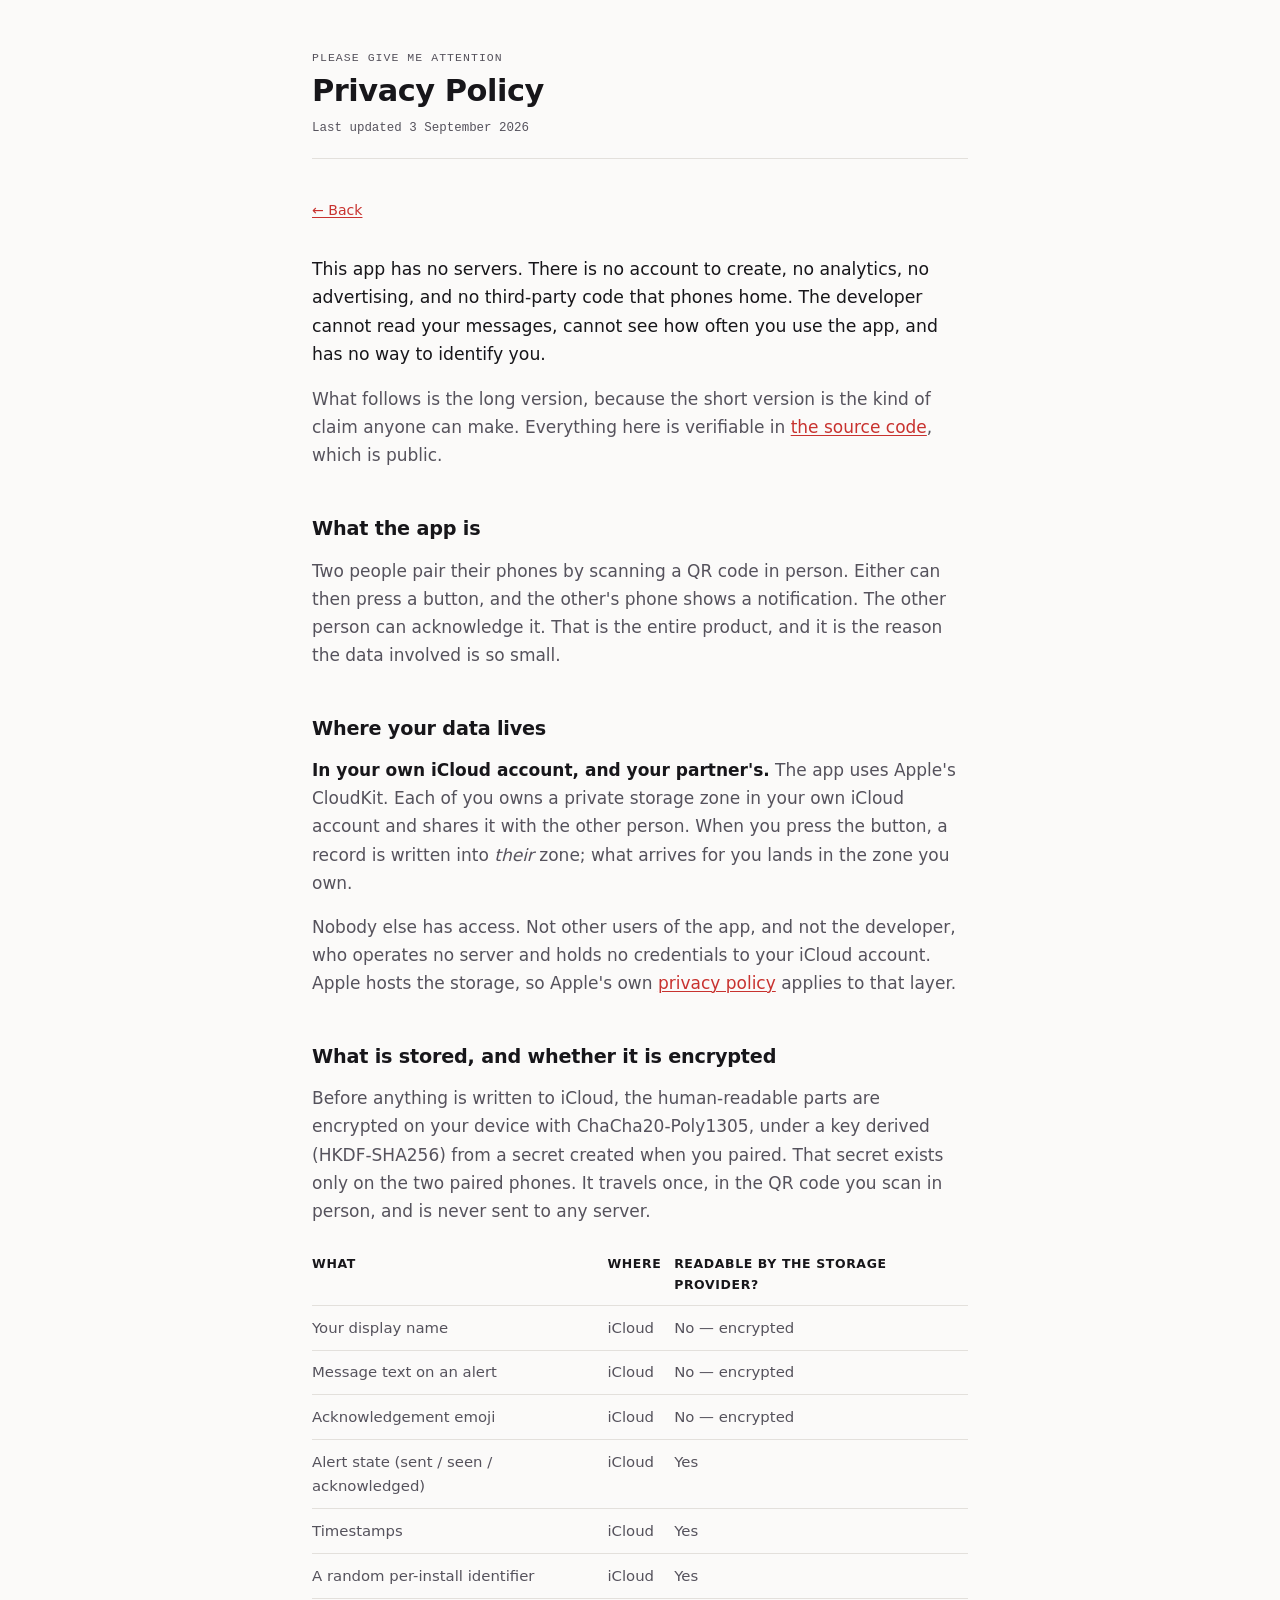
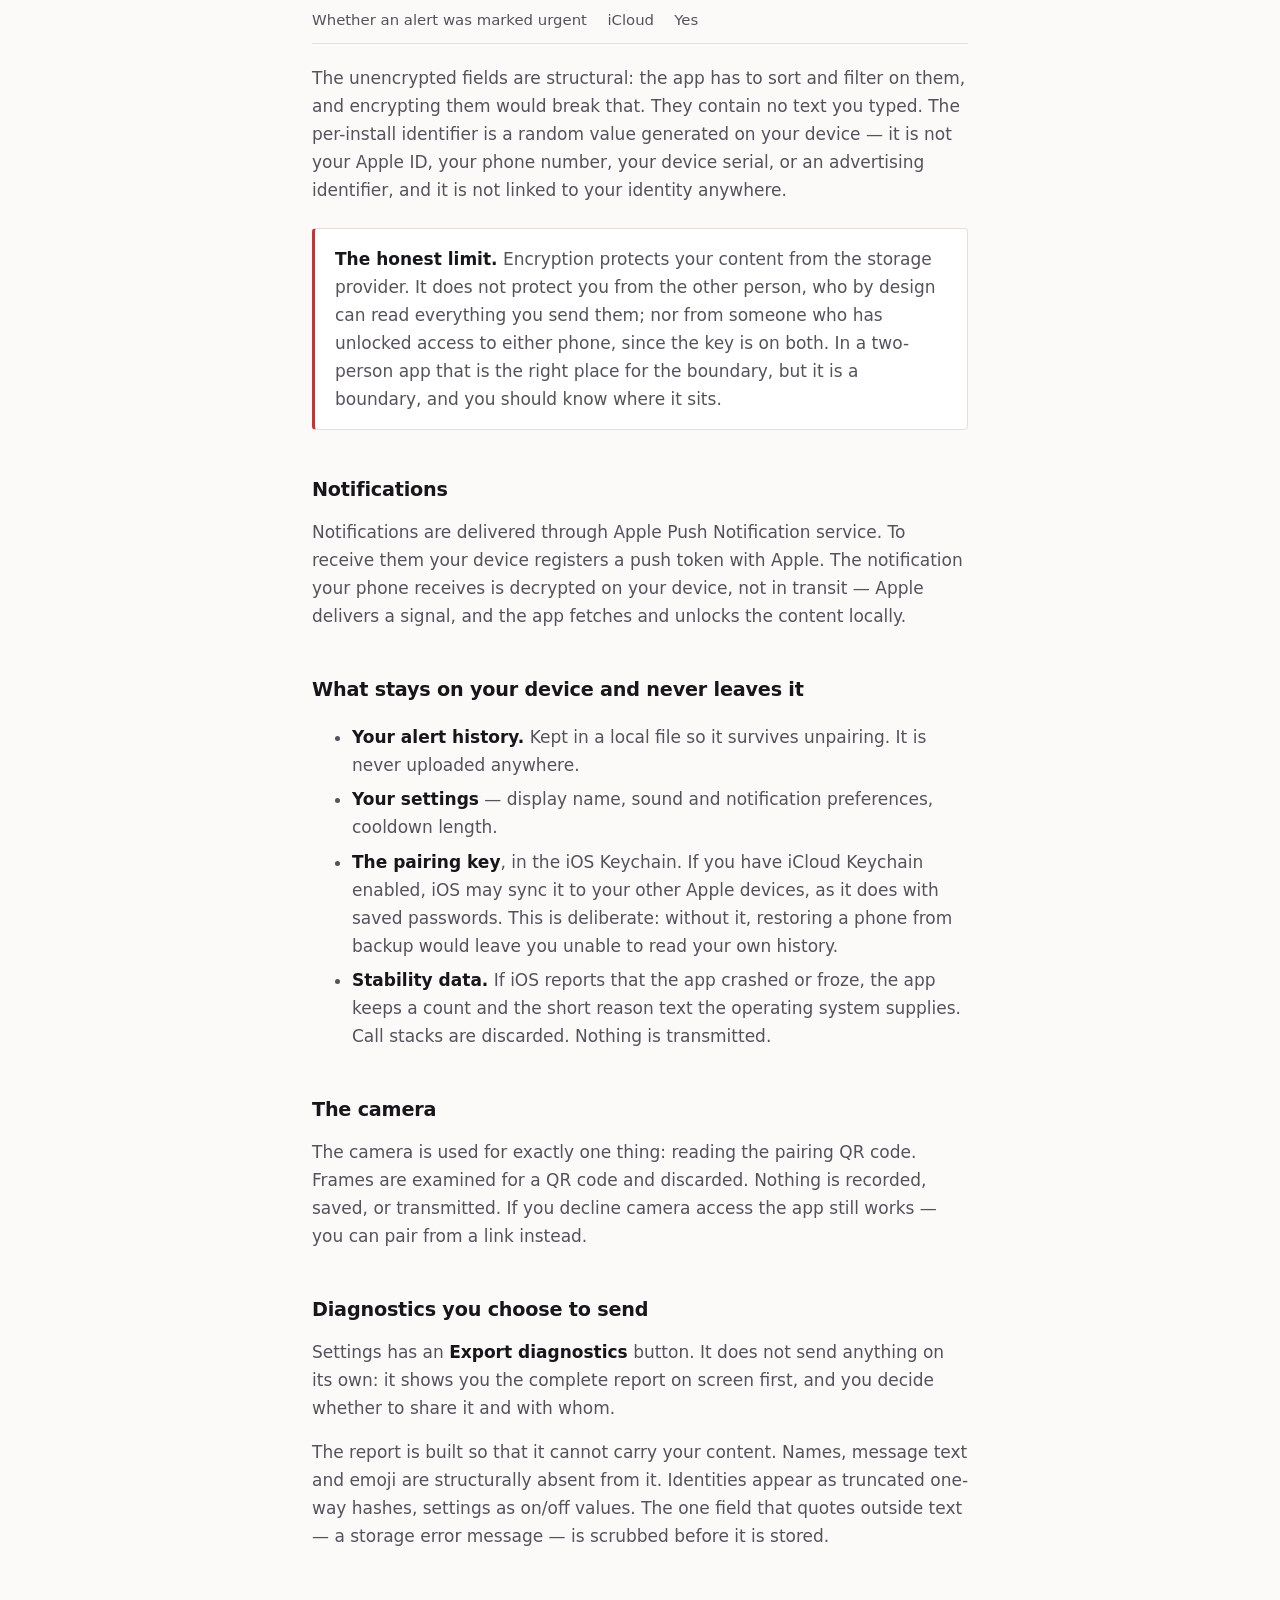
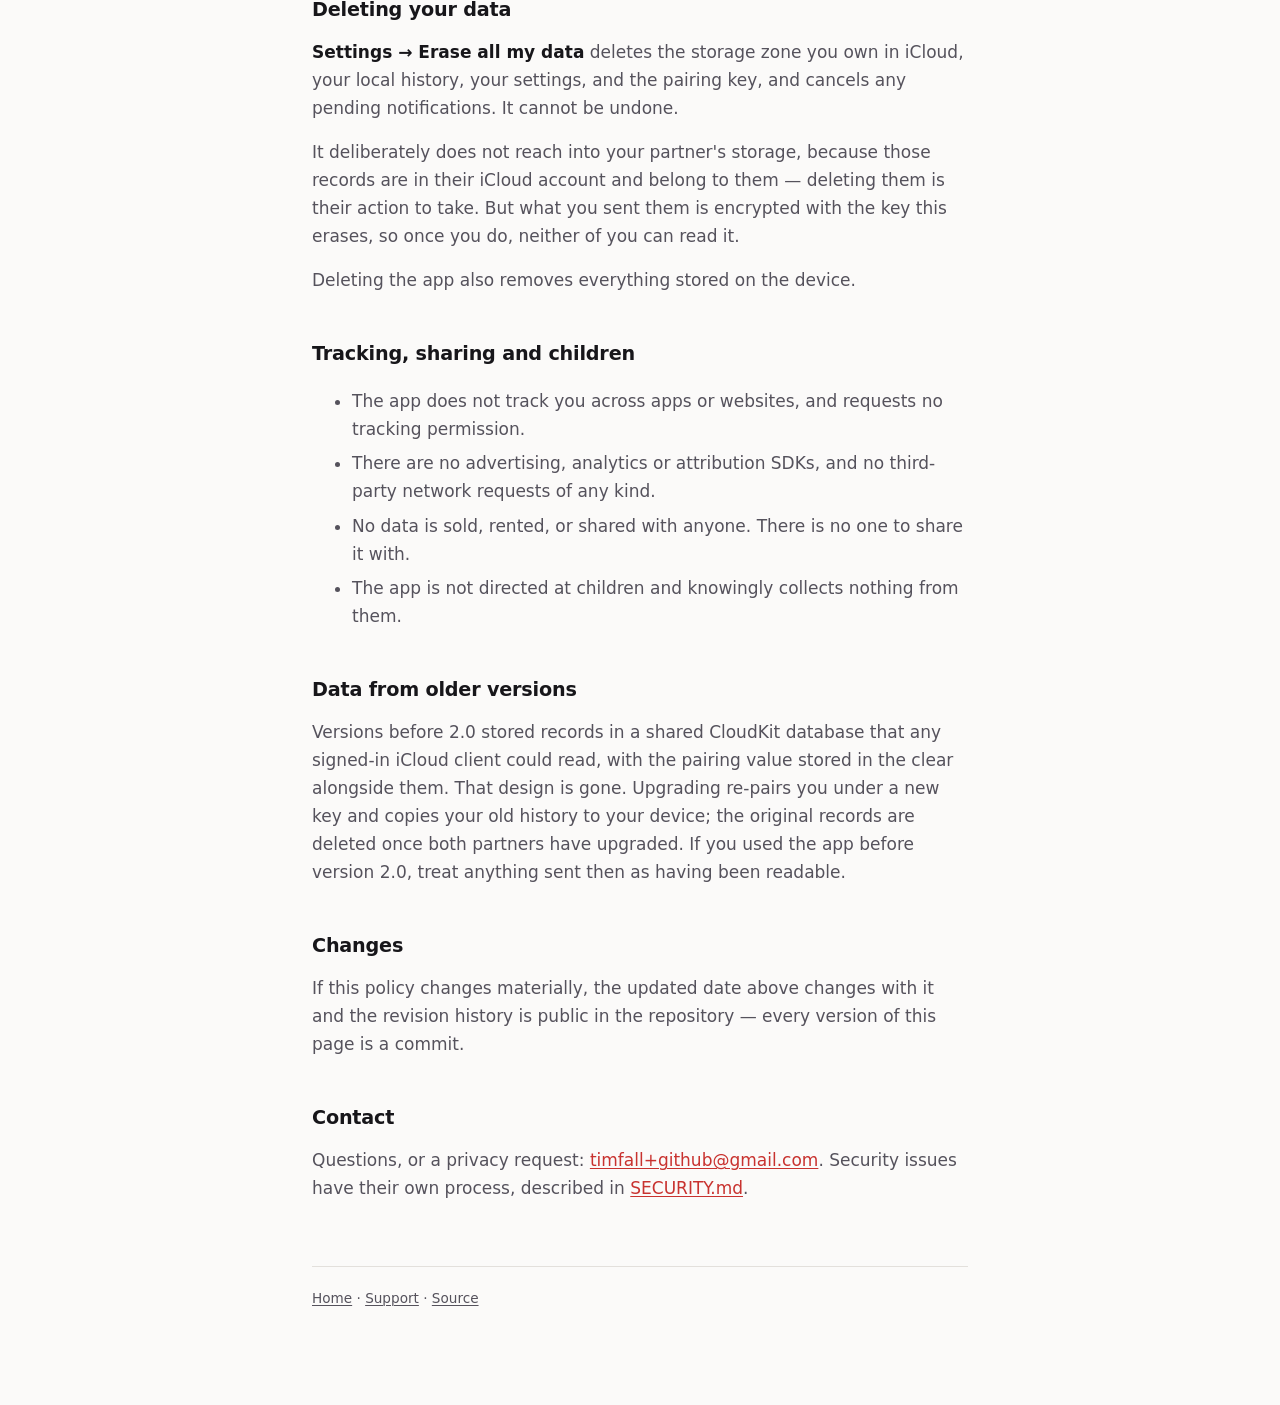
==== site/privacy.html @ 1e96f057 "Add a static site with the privacy policy and support pages App Store submission requires a privacy " ====
<!doctype html>
<html lang="en">
<head>
<meta charset="utf-8">
<meta name="viewport" content="width=device-width, initial-scale=1">
<title>Privacy Policy — Please Give Me Attention</title>
<link rel="stylesheet" href="style.css">
</head>
<body>
<div class="wrap">

<header class="masthead">
  <p class="eyebrow">Please Give Me Attention</p>
  <h1>Privacy Policy</h1>
  <p class="updated">Last updated 3 September 2026</p>
</header>

<nav class="crumbs"><a href="./">&larr; Back</a></nav>

<p class="lede">This app has no servers. There is no account to create, no analytics, no
advertising, and no third-party code that phones home. The developer cannot read your
messages, cannot see how often you use the app, and has no way to identify you.</p>

<p>What follows is the long version, because the short version is the kind of claim
anyone can make. Everything here is verifiable in
<a href="https://github.com/timfallmk/i-need-attention">the source code</a>, which is
public.</p>

<h2>What the app is</h2>

<p>Two people pair their phones by scanning a QR code in person. Either can then press a
button, and the other's phone shows a notification. The other person can acknowledge it.
That is the entire product, and it is the reason the data involved is so small.</p>

<h2>Where your data lives</h2>

<p><strong>In your own iCloud account, and your partner's.</strong> The app uses Apple's
CloudKit. Each of you owns a private storage zone in your own iCloud account and shares
it with the other person. When you press the button, a record is written into
<em>their</em> zone; what arrives for you lands in the zone you own.</p>

<p>Nobody else has access. Not other users of the app, and not the developer, who
operates no server and holds no credentials to your iCloud account. Apple hosts the
storage, so Apple's own <a href="https://www.apple.com/legal/privacy/">privacy
policy</a> applies to that layer.</p>

<h2>What is stored, and whether it is encrypted</h2>

<p>Before anything is written to iCloud, the human-readable parts are encrypted on your
device with ChaCha20-Poly1305, under a key derived (HKDF-SHA256) from a secret created
when you paired. That secret exists only on the two paired phones. It travels once, in
the QR code you scan in person, and is never sent to any server.</p>

<div class="tablewrap">
<table>
<thead><tr><th>What</th><th>Where</th><th>Readable by the storage provider?</th></tr></thead>
<tbody>
<tr><td>Your display name</td><td>iCloud</td><td>No — encrypted</td></tr>
<tr><td>Message text on an alert</td><td>iCloud</td><td>No — encrypted</td></tr>
<tr><td>Acknowledgement emoji</td><td>iCloud</td><td>No — encrypted</td></tr>
<tr><td>Alert state (sent / seen / acknowledged)</td><td>iCloud</td><td>Yes</td></tr>
<tr><td>Timestamps</td><td>iCloud</td><td>Yes</td></tr>
<tr><td>A random per-install identifier</td><td>iCloud</td><td>Yes</td></tr>
<tr><td>Whether an alert was marked urgent</td><td>iCloud</td><td>Yes</td></tr>
</tbody>
</table>
</div>

<p>The unencrypted fields are structural: the app has to sort and filter on them, and
encrypting them would break that. They contain no text you typed. The per-install
identifier is a random value generated on your device — it is not your Apple ID, your
phone number, your device serial, or an advertising identifier, and it is not linked to
your identity anywhere.</p>

<div class="callout">
<p><strong>The honest limit.</strong> Encryption protects your content from the storage
provider. It does not protect you from the other person, who by design can read
everything you send them; nor from someone who has unlocked access to either phone,
since the key is on both. In a two-person app that is the right place for the boundary,
but it is a boundary, and you should know where it sits.</p>
</div>

<h2>Notifications</h2>

<p>Notifications are delivered through Apple Push Notification service. To receive them
your device registers a push token with Apple. The notification your phone receives is
decrypted on your device, not in transit — Apple delivers a signal, and the app fetches
and unlocks the content locally.</p>

<h2>What stays on your device and never leaves it</h2>

<ul>
<li><strong>Your alert history.</strong> Kept in a local file so it survives unpairing.
It is never uploaded anywhere.</li>
<li><strong>Your settings</strong> — display name, sound and notification preferences,
cooldown length.</li>
<li><strong>The pairing key</strong>, in the iOS Keychain. If you have iCloud Keychain
enabled, iOS may sync it to your other Apple devices, as it does with saved passwords.
This is deliberate: without it, restoring a phone from backup would leave you unable to
read your own history.</li>
<li><strong>Stability data.</strong> If iOS reports that the app crashed or froze, the
app keeps a count and the short reason text the operating system supplies. Call stacks
are discarded. Nothing is transmitted.</li>
</ul>

<h2>The camera</h2>

<p>The camera is used for exactly one thing: reading the pairing QR code. Frames are
examined for a QR code and discarded. Nothing is recorded, saved, or transmitted. If you
decline camera access the app still works — you can pair from a link instead.</p>

<h2>Diagnostics you choose to send</h2>

<p>Settings has an <strong>Export diagnostics</strong> button. It does not send anything
on its own: it shows you the complete report on screen first, and you decide whether to
share it and with whom.</p>

<p>The report is built so that it cannot carry your content. Names, message text and
emoji are structurally absent from it. Identities appear as truncated one-way hashes,
settings as on/off values. The one field that quotes outside text — a storage error
message — is scrubbed before it is stored.</p>

<h2 id="deleting-your-data">Deleting your data</h2>

<p><strong>Settings &rarr; Erase all my data</strong> deletes the storage zone you own in
iCloud, your local history, your settings, and the pairing key, and cancels any pending
notifications. It cannot be undone.</p>

<p>It deliberately does not reach into your partner's storage, because those records are
in their iCloud account and belong to them — deleting them is their action to take. But
what you sent them is encrypted with the key this erases, so once you do, neither of you
can read it.</p>

<p>Deleting the app also removes everything stored on the device.</p>

<h2>Tracking, sharing and children</h2>

<ul>
<li>The app does not track you across apps or websites, and requests no tracking
permission.</li>
<li>There are no advertising, analytics or attribution SDKs, and no third-party network
requests of any kind.</li>
<li>No data is sold, rented, or shared with anyone. There is no one to share it with.</li>
<li>The app is not directed at children and knowingly collects nothing from them.</li>
</ul>

<h2>Data from older versions</h2>

<p>Versions before 2.0 stored records in a shared CloudKit database that any signed-in
iCloud client could read, with the pairing value stored in the clear alongside them. That
design is gone. Upgrading re-pairs you under a new key and copies your old history to
your device; the original records are deleted once both partners have upgraded. If you
used the app before version 2.0, treat anything sent then as having been readable.</p>

<h2>Changes</h2>

<p>If this policy changes materially, the updated date above changes with it and the
revision history is public in the repository — every version of this page is a commit.</p>

<h2>Contact</h2>

<p>Questions, or a privacy request: <a href="mailto:timfall+github@gmail.com">timfall+github@gmail.com</a>.
Security issues have their own process, described in
<a href="https://github.com/timfallmk/i-need-attention/blob/main/SECURITY.md">SECURITY.md</a>.</p>

<footer>
<p><a href="./">Home</a> &middot; <a href="support.html">Support</a> &middot;
<a href="https://github.com/timfallmk/i-need-attention">Source</a></p>
</footer>

</div>
</body>
</html>
---- site/style.css ----
:root {
  color-scheme: light dark;
  --bg: #fbfaf9;
  --surface: #ffffff;
  --ink: #17161a;
  --ink-soft: #55525c;
  --rule: #e3e0dc;
  --accent: #c8322f;
  --accent-soft: rgba(200, 50, 47, 0.09);
  --mono: ui-monospace, SFMono-Regular, "SF Mono", Menlo, monospace;
  --sans: -apple-system, BlinkMacSystemFont, "Segoe UI", Inter, system-ui, sans-serif;
}

@media (prefers-color-scheme: dark) {
  :root {
    --bg: #131215;
    --surface: #1c1a1f;
    --ink: #f0eeeb;
    --ink-soft: #a8a3ad;
    --rule: #322f37;
    --accent: #ff6b62;
    --accent-soft: rgba(255, 107, 98, 0.12);
  }
}

* { box-sizing: border-box; }

body {
  margin: 0;
  background: var(--bg);
  color: var(--ink);
  font-family: var(--sans);
  font-size: 17px;
  line-height: 1.65;
  -webkit-text-size-adjust: 100%;
}

.wrap {
  max-width: 44rem;
  margin: 0 auto;
  padding: 3rem 1.5rem 5rem;
}

header.masthead {
  border-bottom: 1px solid var(--rule);
  padding-bottom: 1.25rem;
  margin-bottom: 2.5rem;
}

.eyebrow {
  font-family: var(--mono);
  font-size: 0.72rem;
  letter-spacing: 0.09em;
  text-transform: uppercase;
  color: var(--ink-soft);
  margin: 0 0 0.4rem;
}

h1 {
  font-size: 1.9rem;
  line-height: 1.2;
  margin: 0 0 0.5rem;
  text-wrap: balance;
  letter-spacing: -0.015em;
}

h2 {
  font-size: 1.2rem;
  margin: 2.75rem 0 0.75rem;
  letter-spacing: -0.01em;
  text-wrap: balance;
}

h3 {
  font-size: 1rem;
  margin: 1.75rem 0 0.5rem;
  color: var(--ink);
}

p, li { color: var(--ink-soft); }
p { margin: 0 0 1rem; }
li { margin-bottom: 0.4rem; }

strong { color: var(--ink); font-weight: 600; }

a { color: var(--accent); text-decoration-thickness: 1px; text-underline-offset: 2px; }
a:focus-visible { outline: 2px solid var(--accent); outline-offset: 3px; border-radius: 2px; }

code {
  font-family: var(--mono);
  font-size: 0.86em;
  background: var(--accent-soft);
  padding: 0.1em 0.35em;
  border-radius: 3px;
  color: var(--ink);
}

.lede {
  font-size: 1.08rem;
  color: var(--ink);
}

.updated {
  font-family: var(--mono);
  font-size: 0.78rem;
  color: var(--ink-soft);
  margin: 0;
}

.callout {
  background: var(--surface);
  border: 1px solid var(--rule);
  border-left: 3px solid var(--accent);
  border-radius: 4px;
  padding: 1rem 1.25rem;
  margin: 1.5rem 0;
}
.callout p:last-child { margin-bottom: 0; }

.tablewrap { overflow-x: auto; margin: 1.25rem 0; }

table {
  border-collapse: collapse;
  width: 100%;
  font-size: 0.93rem;
}
th, td {
  text-align: left;
  padding: 0.6rem 0.8rem 0.6rem 0;
  border-bottom: 1px solid var(--rule);
  vertical-align: top;
  color: var(--ink-soft);
}
th {
  color: var(--ink);
  font-weight: 600;
  font-size: 0.78rem;
  letter-spacing: 0.05em;
  text-transform: uppercase;
}

nav.crumbs {
  font-size: 0.88rem;
  margin-bottom: 2rem;
}

footer {
  margin-top: 4rem;
  padding-top: 1.25rem;
  border-top: 1px solid var(--rule);
  font-size: 0.85rem;
  color: var(--ink-soft);
}
footer a { color: var(--ink-soft); }
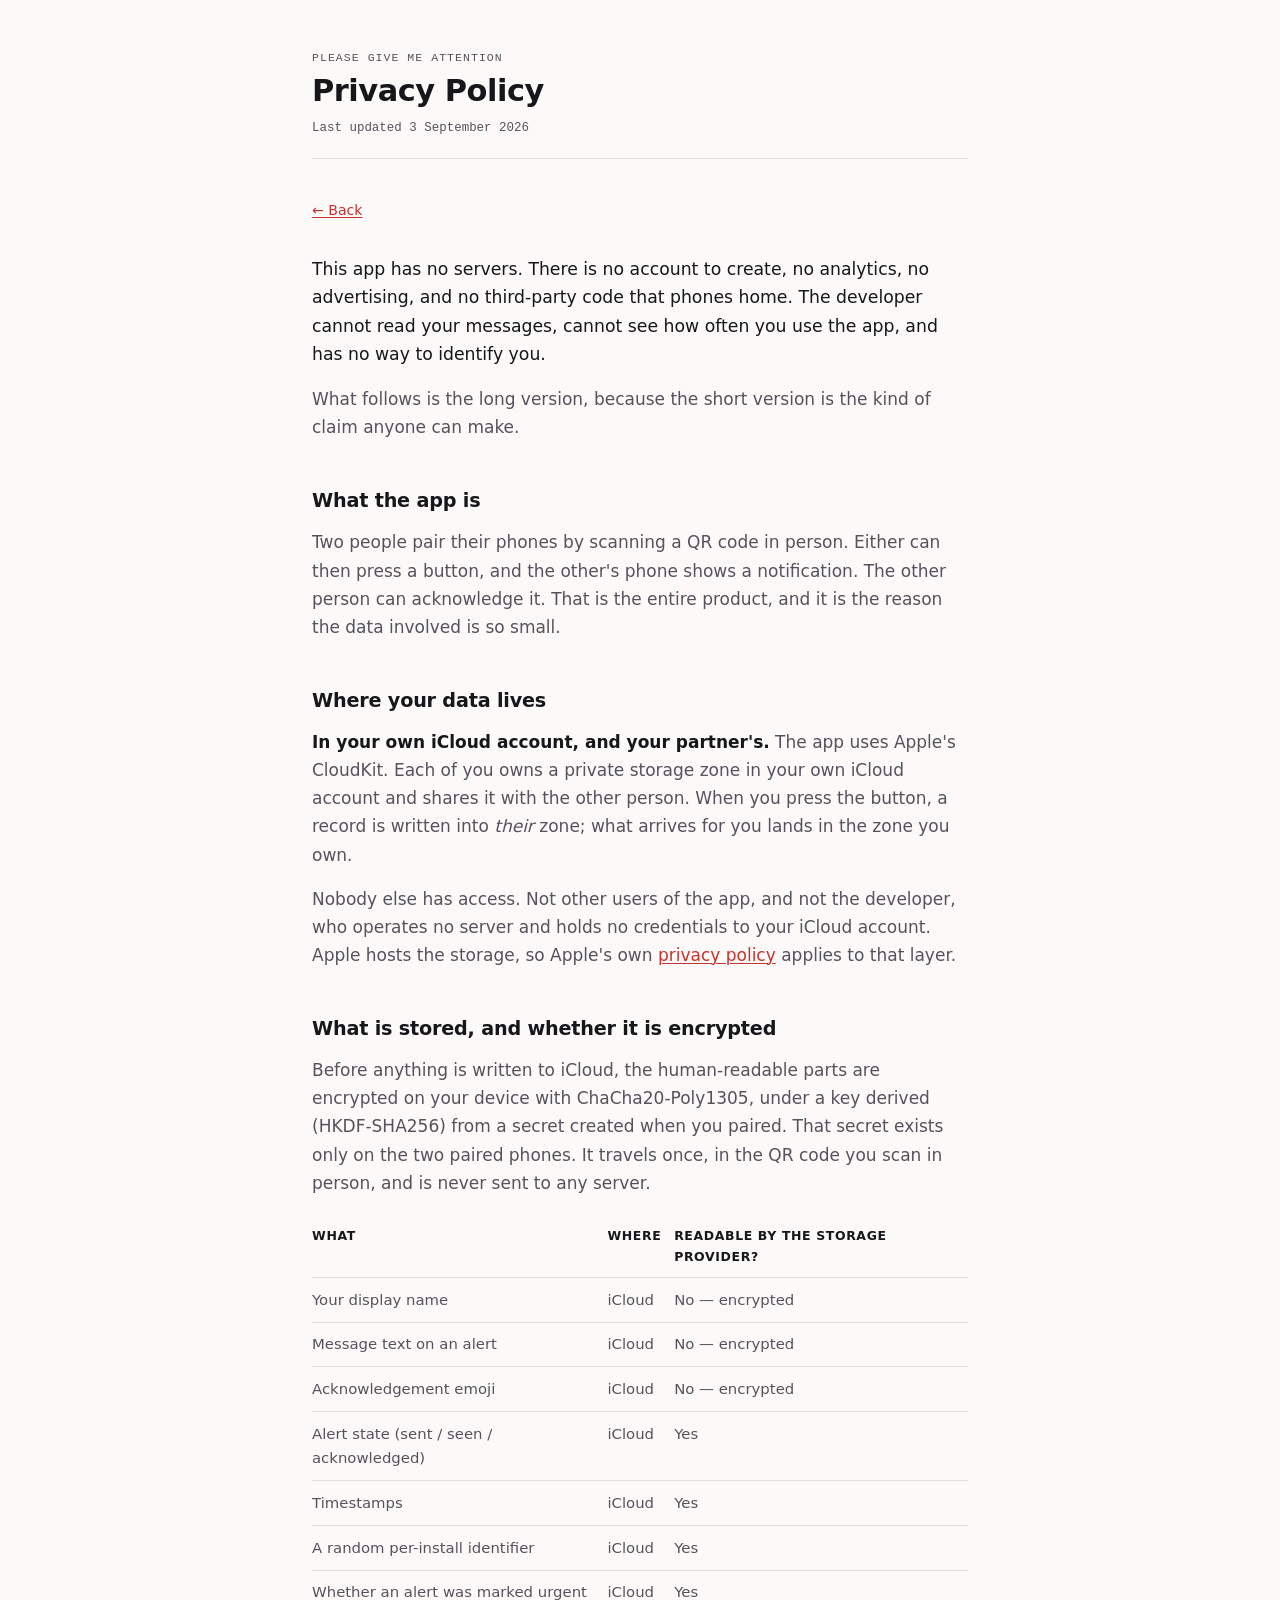
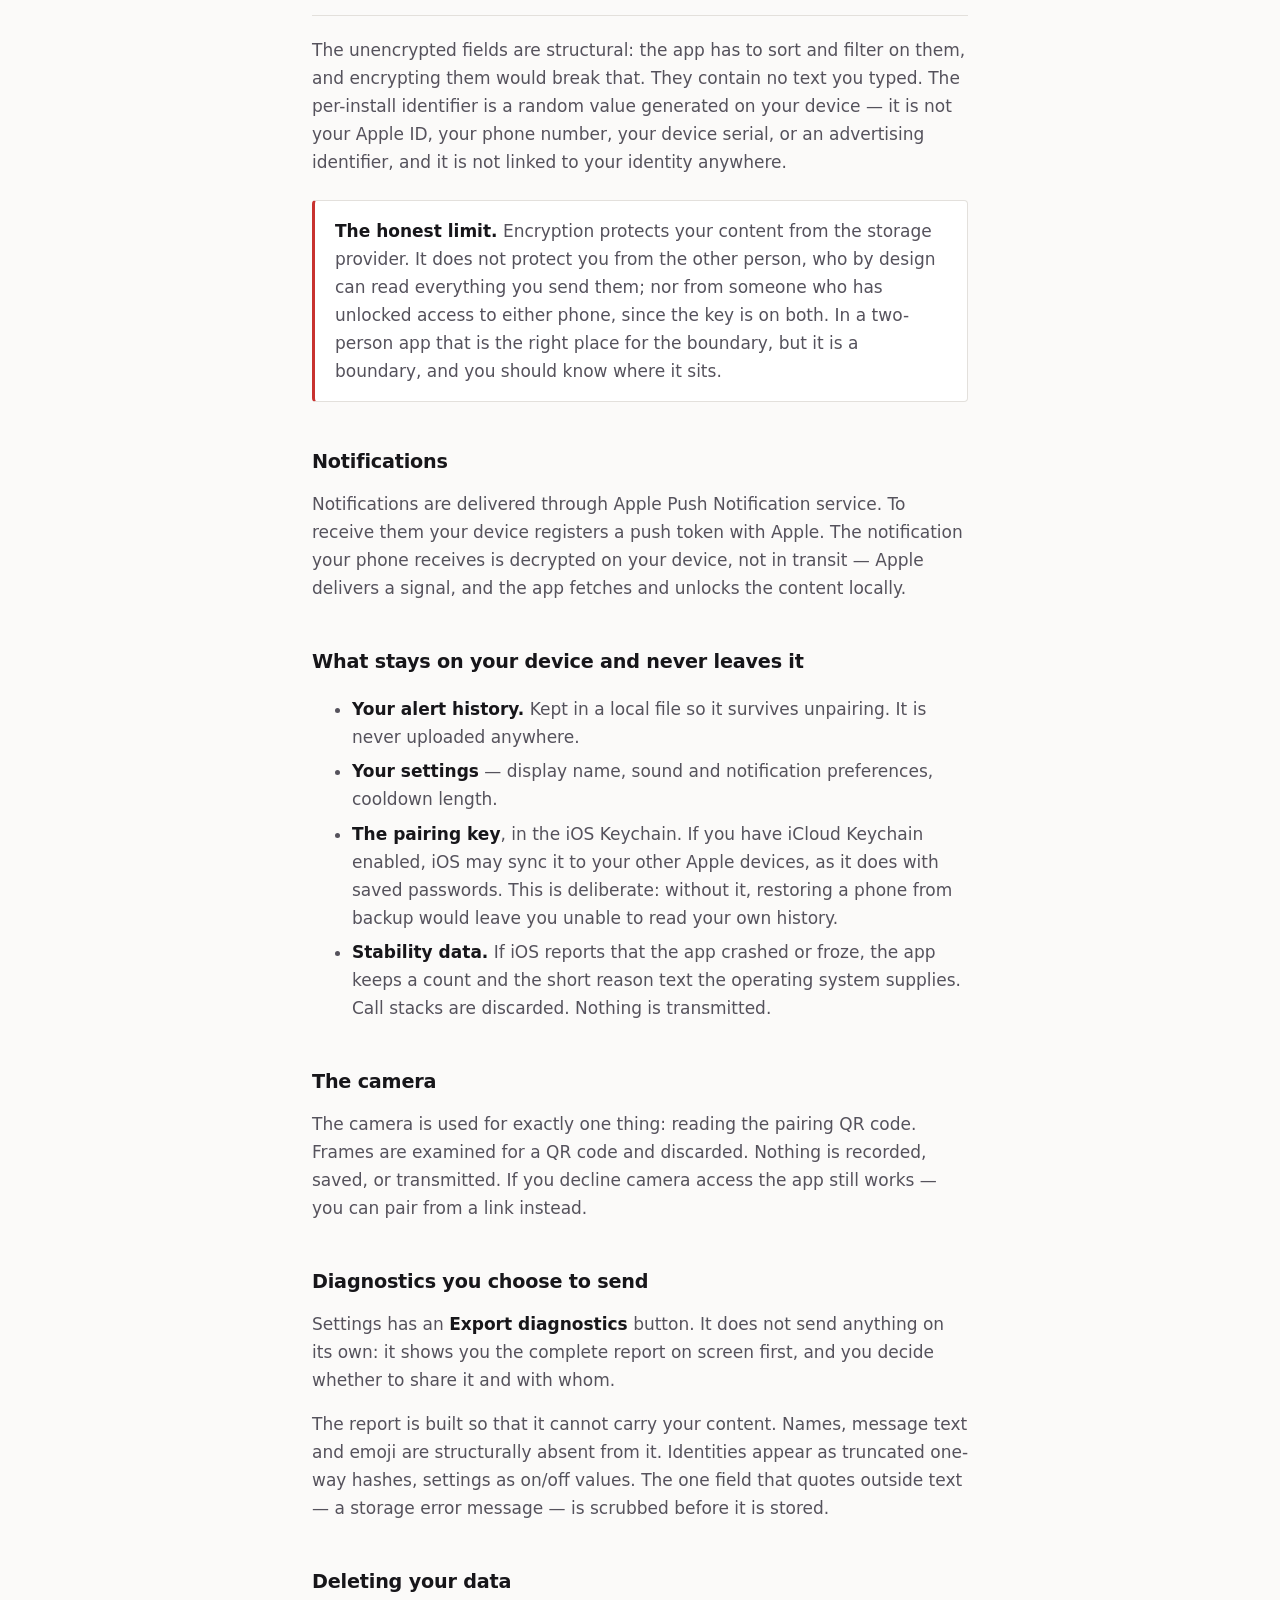
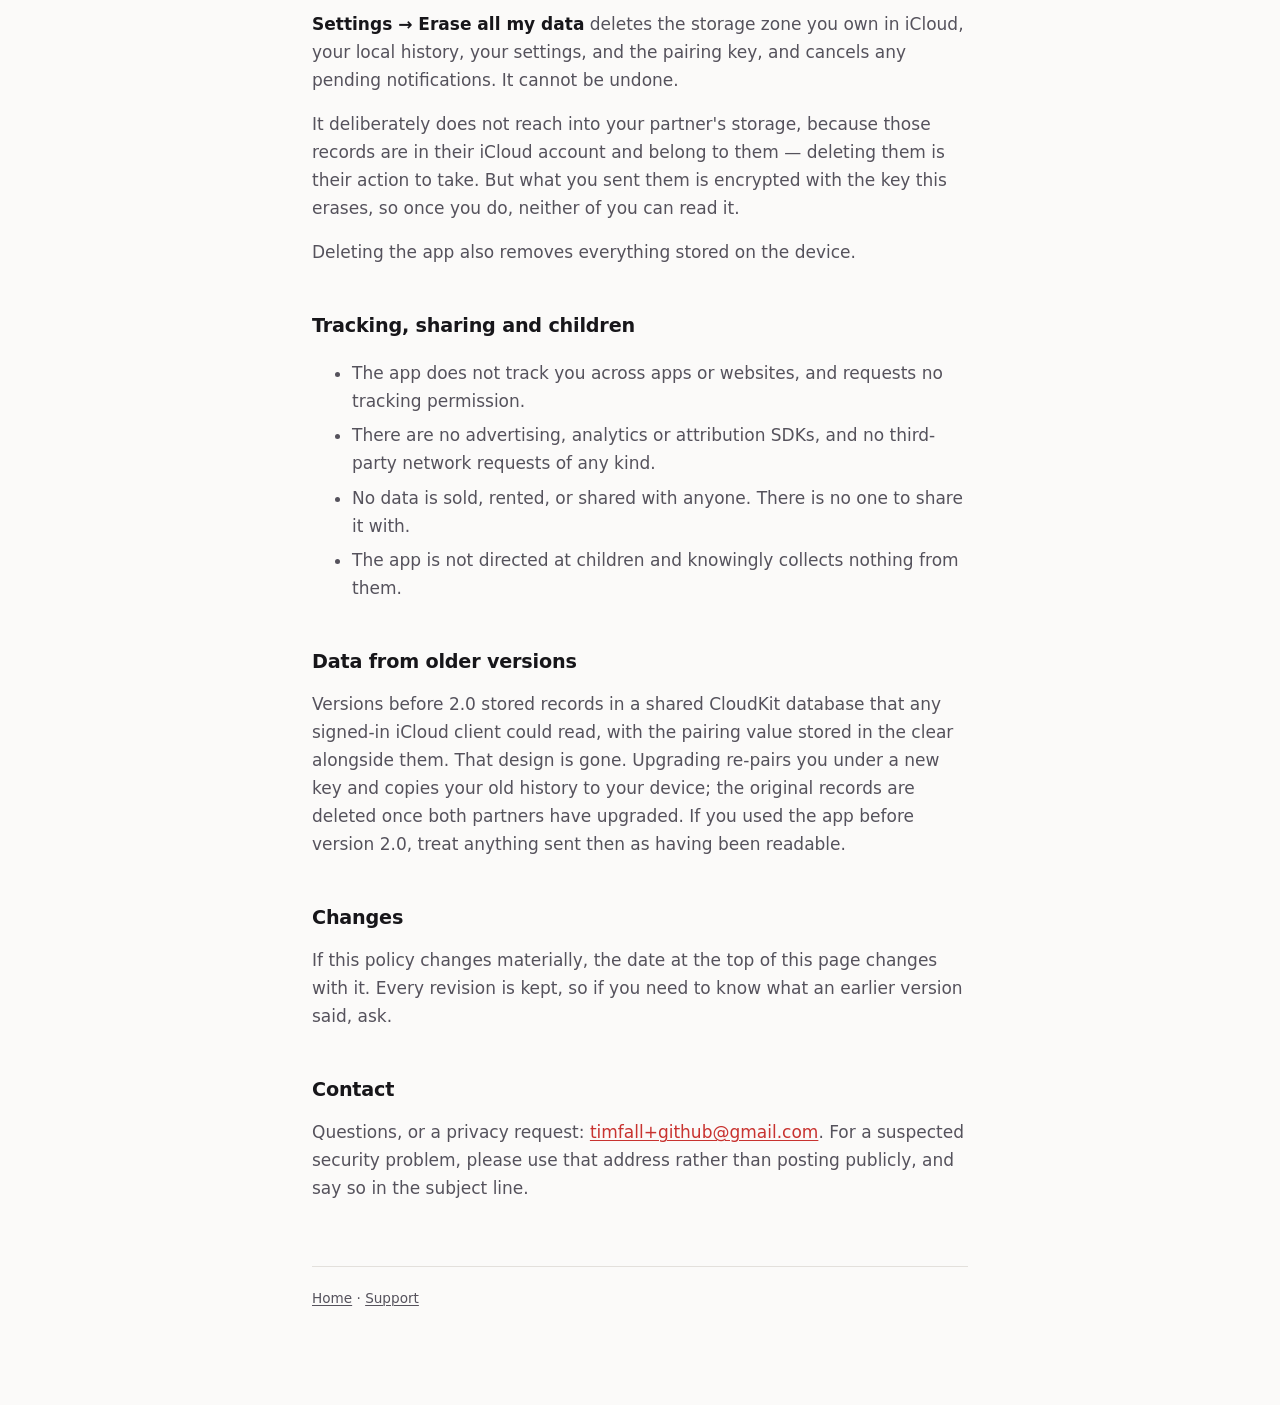
==== commit 39b12879: "Make the site correct for a private repo, and keep it off the macOS runner A Pro plan publishes Page" ====
--- a/site/privacy.html
+++ b/site/privacy.html
@@ -21,10 +21,13 @@
 advertising, and no third-party code that phones home. The developer cannot read your
 messages, cannot see how often you use the app, and has no way to identify you.</p>
 
+<!-- REPO IS PRIVATE. When it is made public, restore the "verifiable in the source
+     code" sentence here, the SECURITY.md link under Contact, the repository line under
+     Changes, and the Source links in the footer. Nothing on this page may link into the
+     repository until then: a privacy policy whose citations 404 is worse than one that
+     makes no citation. -->
 <p>What follows is the long version, because the short version is the kind of claim
-anyone can make. Everything here is verifiable in
-<a href="https://github.com/timfallmk/i-need-attention">the source code</a>, which is
-public.</p>
+anyone can make.</p>
 
 <h2>What the app is</h2>
 
@@ -154,18 +157,17 @@
 
 <h2>Changes</h2>
 
-<p>If this policy changes materially, the updated date above changes with it and the
-revision history is public in the repository — every version of this page is a commit.</p>
+<p>If this policy changes materially, the date at the top of this page changes with it.
+Every revision is kept, so if you need to know what an earlier version said, ask.</p>
 
 <h2>Contact</h2>
 
 <p>Questions, or a privacy request: <a href="mailto:timfall+github@gmail.com">timfall+github@gmail.com</a>.
-Security issues have their own process, described in
-<a href="https://github.com/timfallmk/i-need-attention/blob/main/SECURITY.md">SECURITY.md</a>.</p>
+For a suspected security problem, please use that address rather than posting publicly,
+and say so in the subject line.</p>
 
 <footer>
-<p><a href="./">Home</a> &middot; <a href="support.html">Support</a> &middot;
-<a href="https://github.com/timfallmk/i-need-attention">Source</a></p>
+<p><a href="./">Home</a> &middot; <a href="support.html">Support</a></p>
 </footer>
 
 </div>
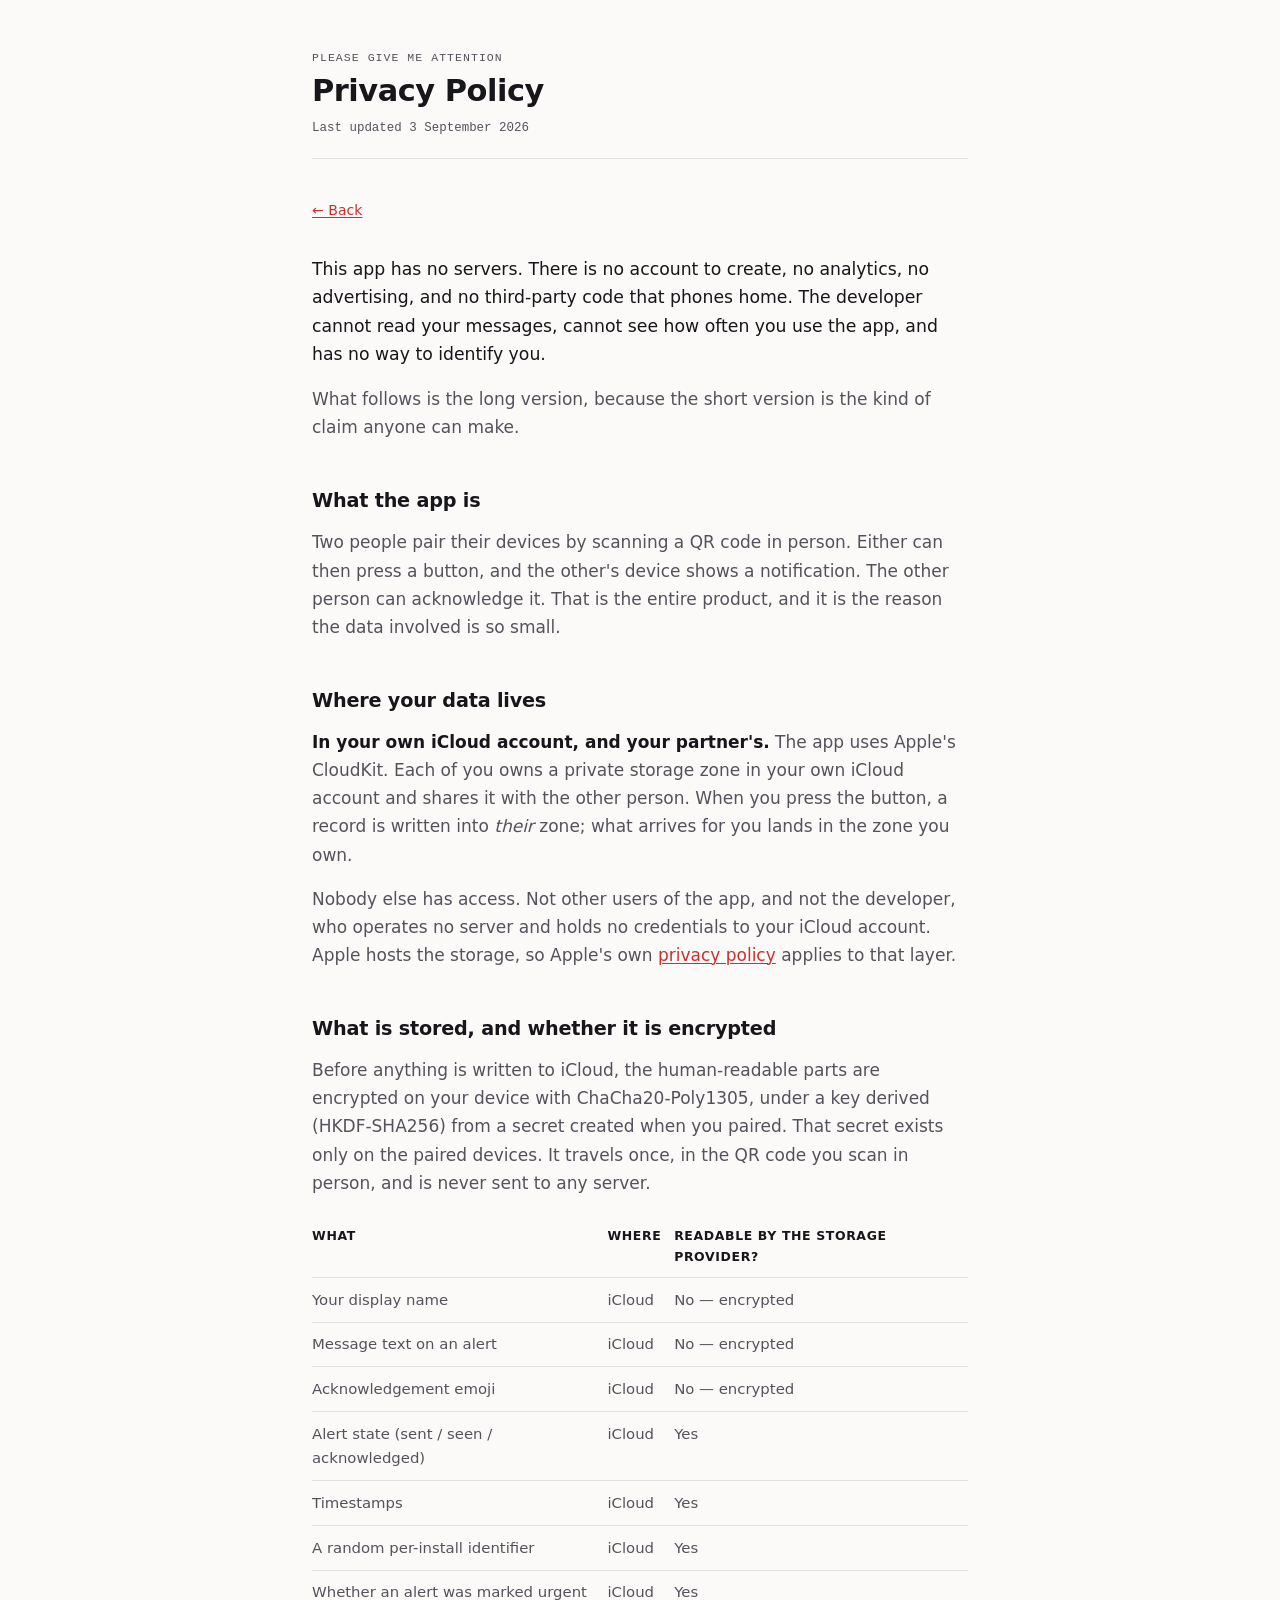
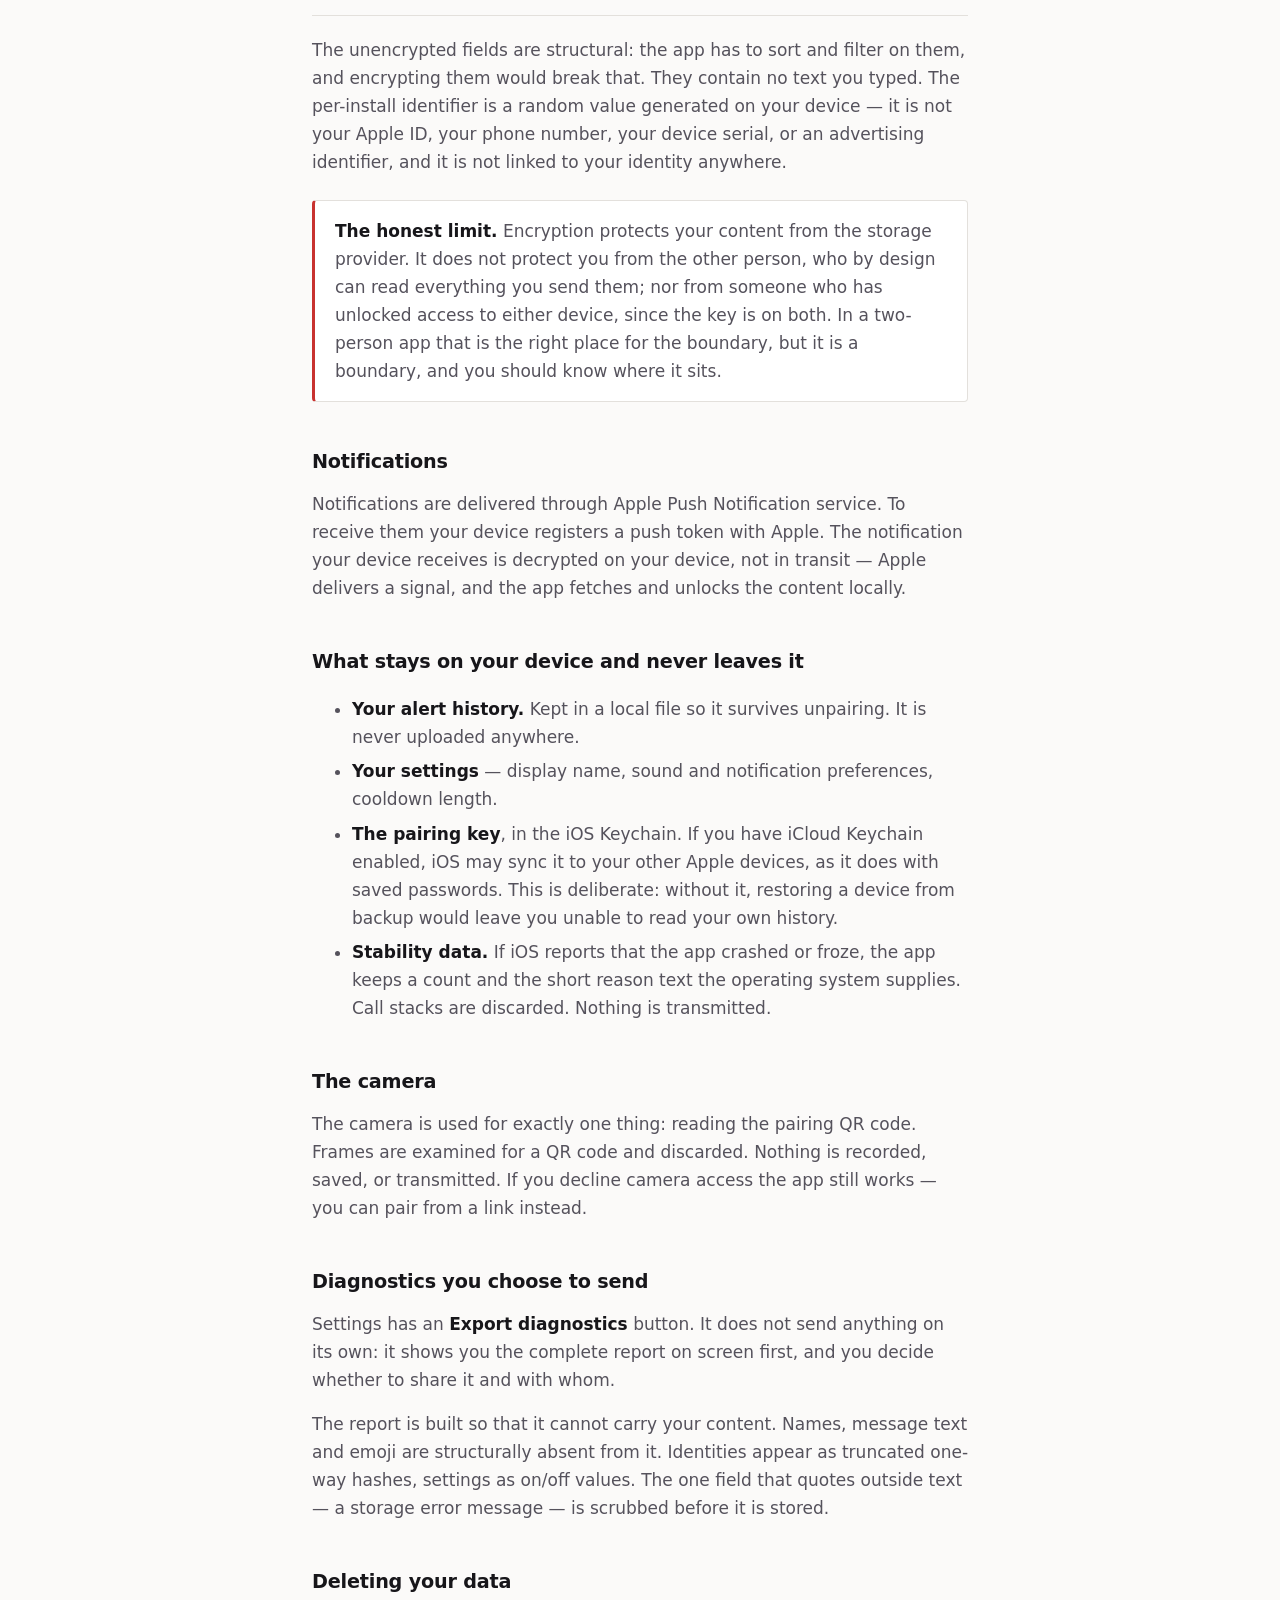
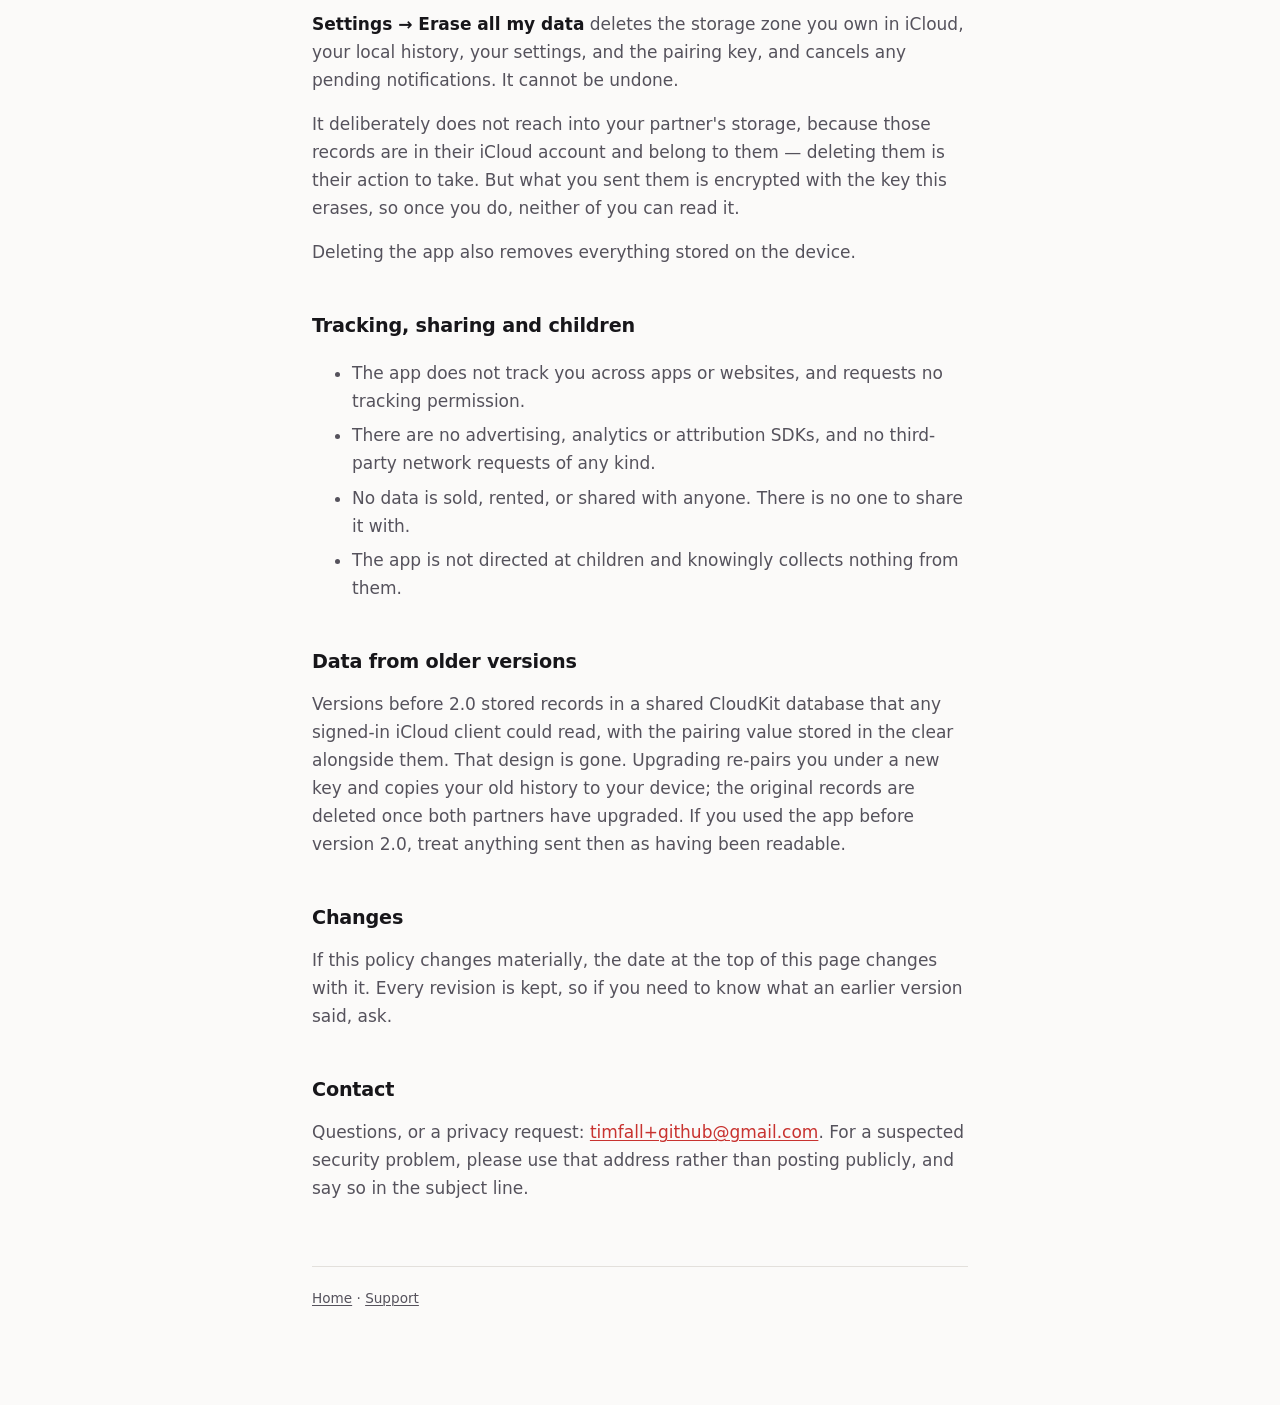
==== commit 70f2e1a4: "Say what the app does now, starting with the line that was wrong README told people to unpair twice:" ====
--- a/site/privacy.html
+++ b/site/privacy.html
@@ -25,14 +25,16 @@
      code" sentence here, the SECURITY.md link under Contact, the repository line under
      Changes, and the Source links in the footer. Nothing on this page may link into the
      repository until then: a privacy policy whose citations 404 is worse than one that
-     makes no citation. -->
+     makes no citation. Going public also enables private vulnerability reporting, which
+     SECURITY.md should then use instead of an email address.
+     Full go-public list: CLAUDE.md, "Going public". -->
 <p>What follows is the long version, because the short version is the kind of claim
 anyone can make.</p>
 
 <h2>What the app is</h2>
 
-<p>Two people pair their phones by scanning a QR code in person. Either can then press a
-button, and the other's phone shows a notification. The other person can acknowledge it.
+<p>Two people pair their devices by scanning a QR code in person. Either can then press a
+button, and the other's device shows a notification. The other person can acknowledge it.
 That is the entire product, and it is the reason the data involved is so small.</p>
 
 <h2>Where your data lives</h2>
@@ -51,7 +53,7 @@
 
 <p>Before anything is written to iCloud, the human-readable parts are encrypted on your
 device with ChaCha20-Poly1305, under a key derived (HKDF-SHA256) from a secret created
-when you paired. That secret exists only on the two paired phones. It travels once, in
+when you paired. That secret exists only on the paired devices. It travels once, in
 the QR code you scan in person, and is never sent to any server.</p>
 
 <div class="tablewrap">
@@ -78,7 +80,7 @@
 <div class="callout">
 <p><strong>The honest limit.</strong> Encryption protects your content from the storage
 provider. It does not protect you from the other person, who by design can read
-everything you send them; nor from someone who has unlocked access to either phone,
+everything you send them; nor from someone who has unlocked access to either device,
 since the key is on both. In a two-person app that is the right place for the boundary,
 but it is a boundary, and you should know where it sits.</p>
 </div>
@@ -86,7 +88,7 @@
 <h2>Notifications</h2>
 
 <p>Notifications are delivered through Apple Push Notification service. To receive them
-your device registers a push token with Apple. The notification your phone receives is
+your device registers a push token with Apple. The notification your device receives is
 decrypted on your device, not in transit — Apple delivers a signal, and the app fetches
 and unlocks the content locally.</p>
 
@@ -99,7 +101,7 @@
 cooldown length.</li>
 <li><strong>The pairing key</strong>, in the iOS Keychain. If you have iCloud Keychain
 enabled, iOS may sync it to your other Apple devices, as it does with saved passwords.
-This is deliberate: without it, restoring a phone from backup would leave you unable to
+This is deliberate: without it, restoring a device from backup would leave you unable to
 read your own history.</li>
 <li><strong>Stability data.</strong> If iOS reports that the app crashed or froze, the
 app keeps a count and the short reason text the operating system supplies. Call stacks
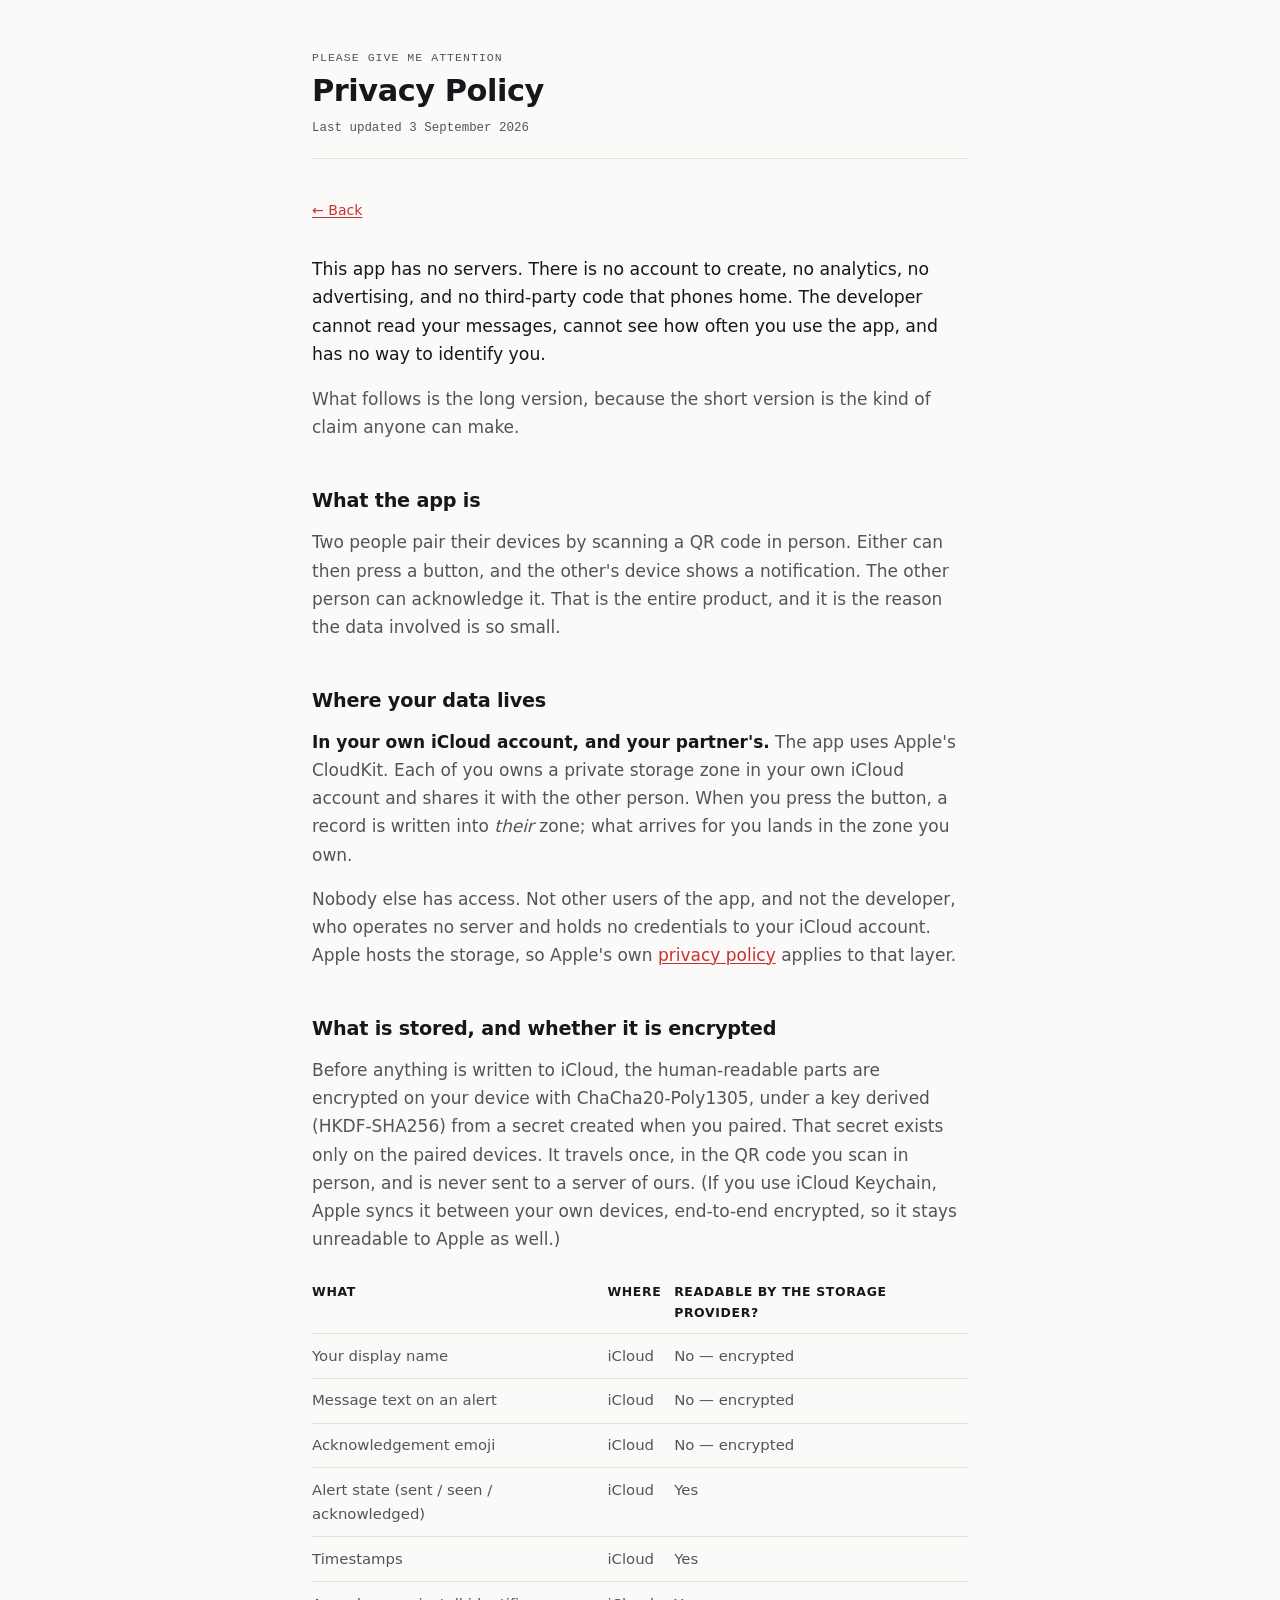
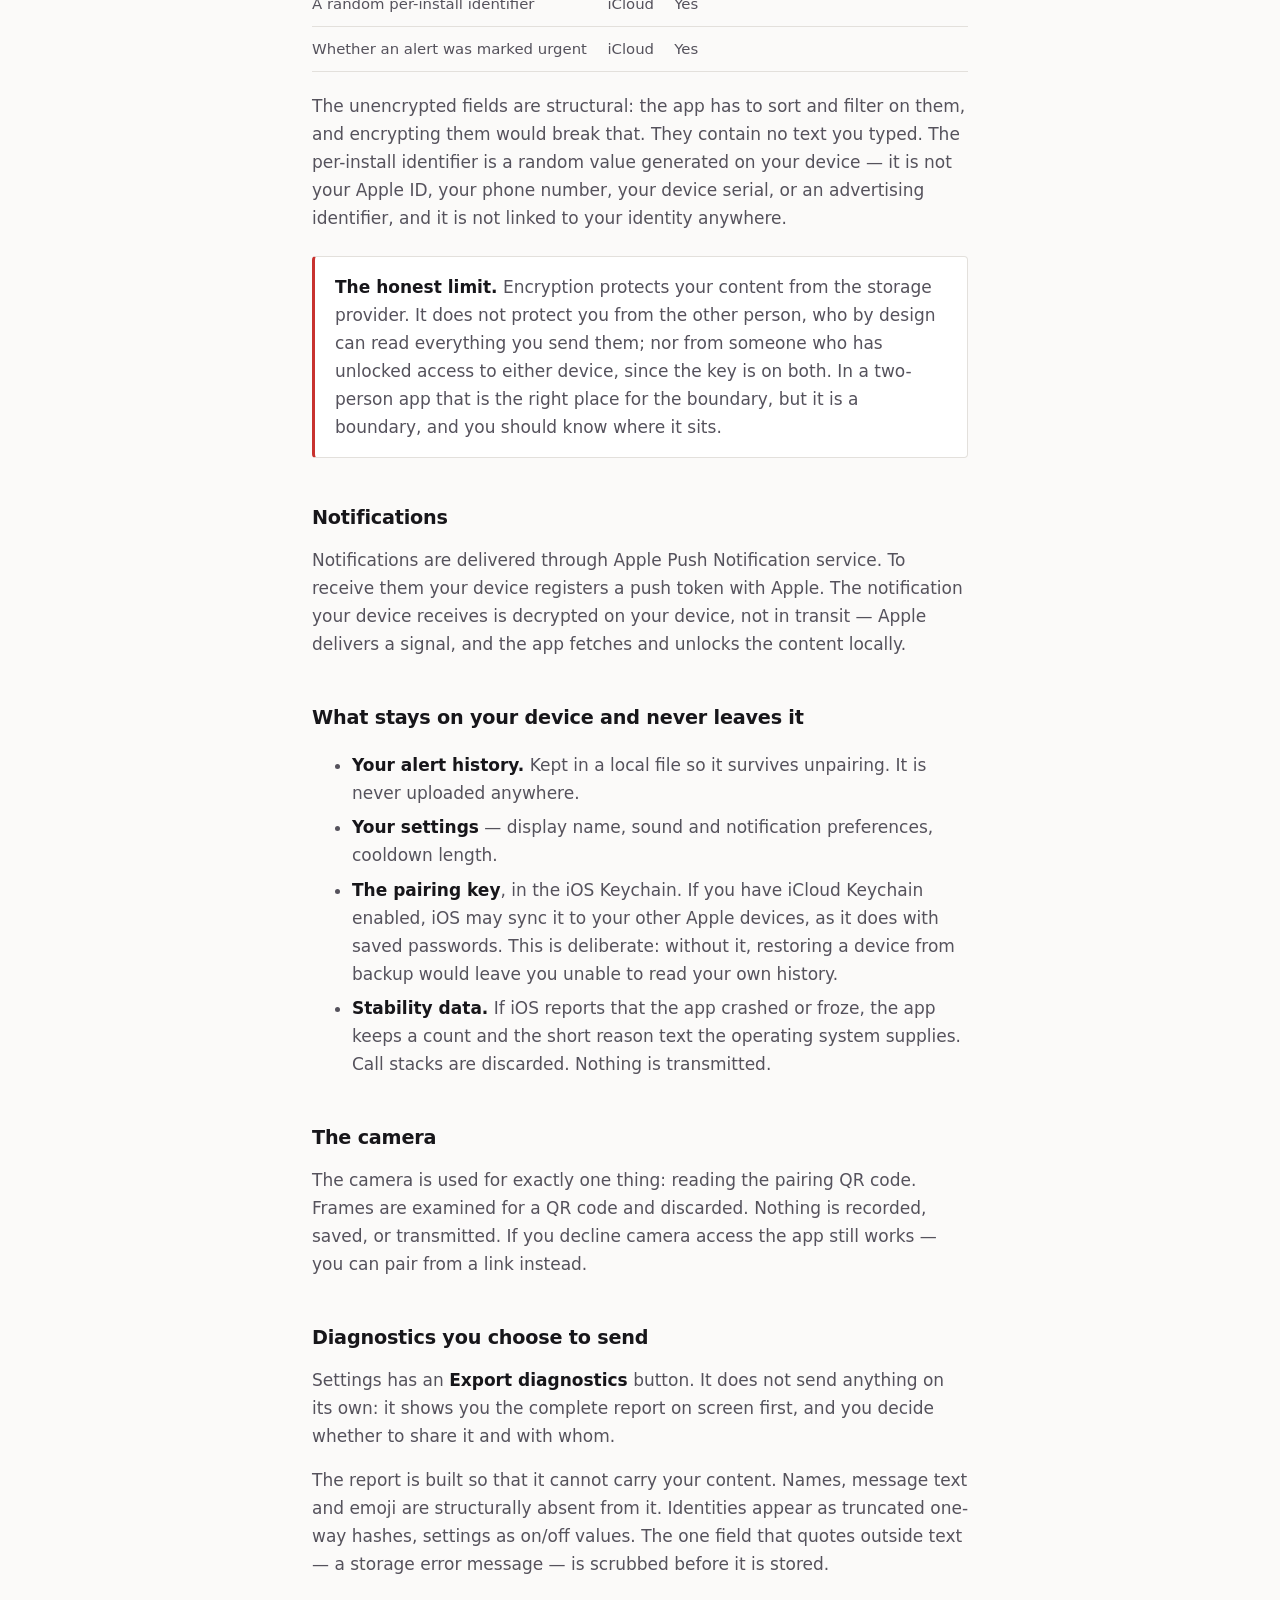
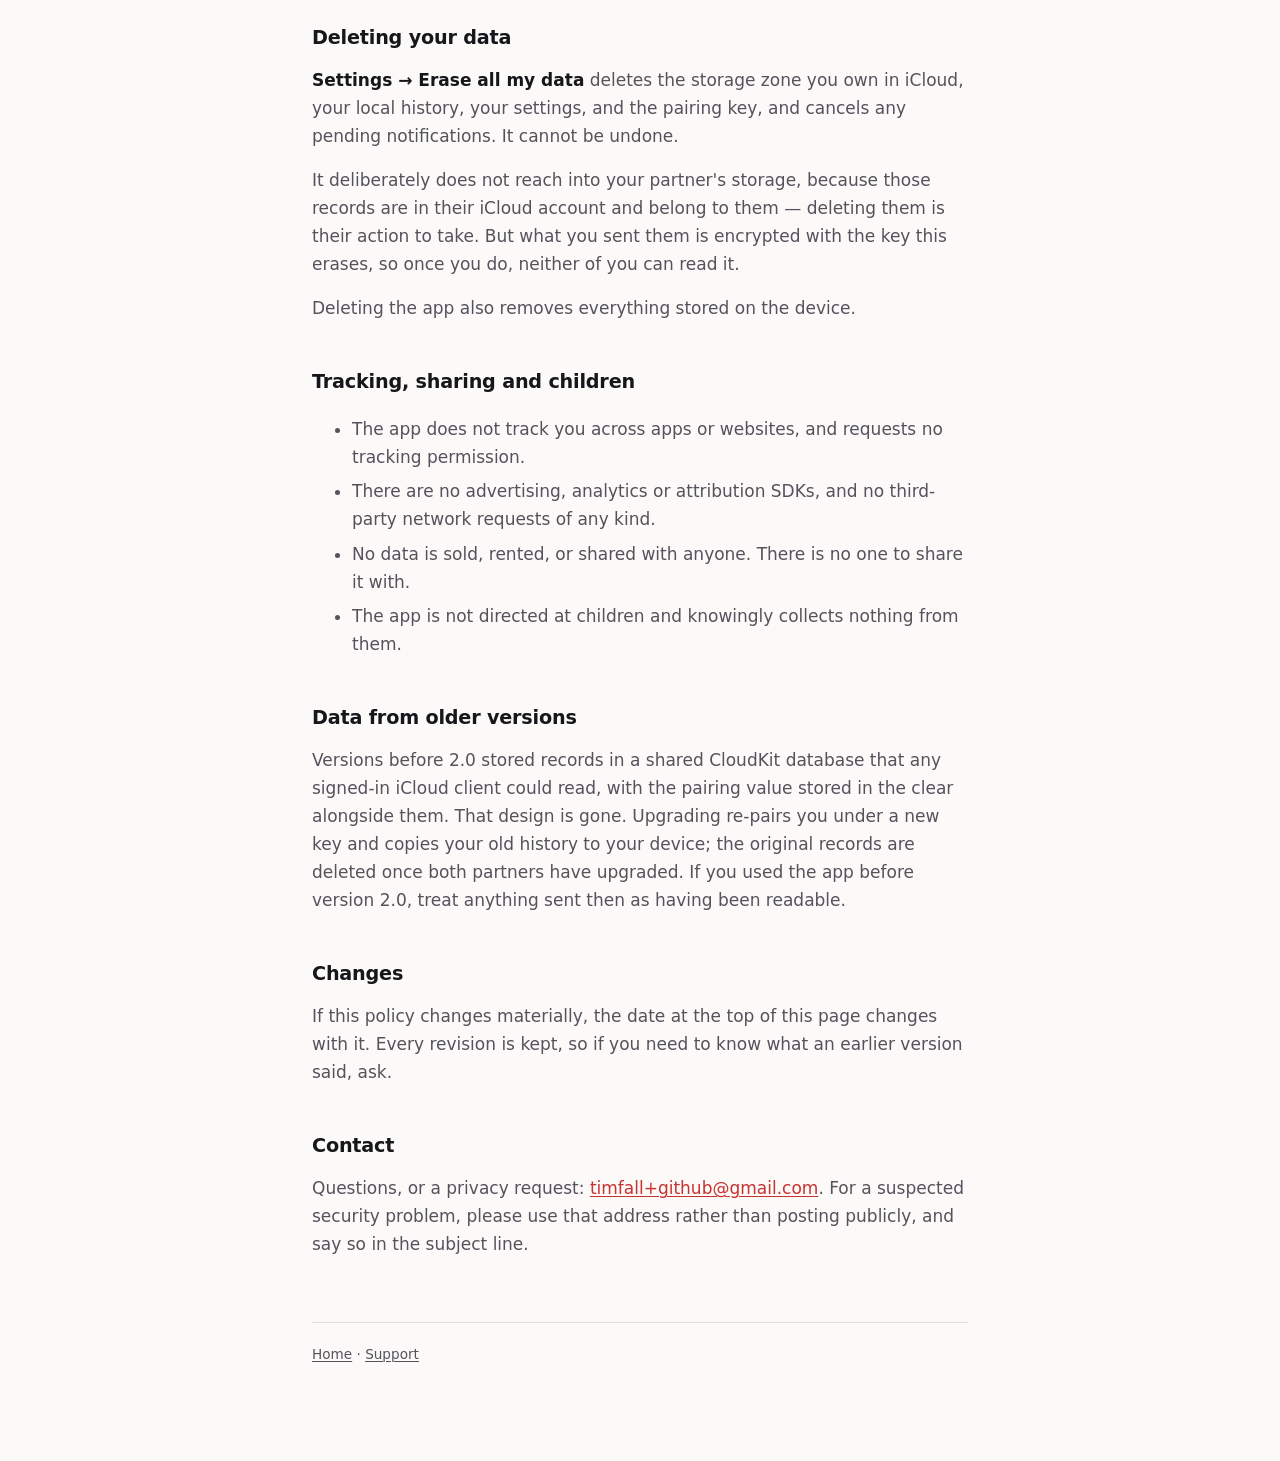
==== commit 59e380a9: "Finish the sweep, and fix a sentence it broke Six findings from review, one of which is a regression" ====
--- a/site/privacy.html
+++ b/site/privacy.html
@@ -54,7 +54,9 @@
 <p>Before anything is written to iCloud, the human-readable parts are encrypted on your
 device with ChaCha20-Poly1305, under a key derived (HKDF-SHA256) from a secret created
 when you paired. That secret exists only on the paired devices. It travels once, in
-the QR code you scan in person, and is never sent to any server.</p>
+the QR code you scan in person, and is never sent to a server of ours. (If you use
+iCloud Keychain, Apple syncs it between your own devices, end-to-end encrypted, so
+it stays unreadable to Apple as well.)</p>
 
 <div class="tablewrap">
 <table>
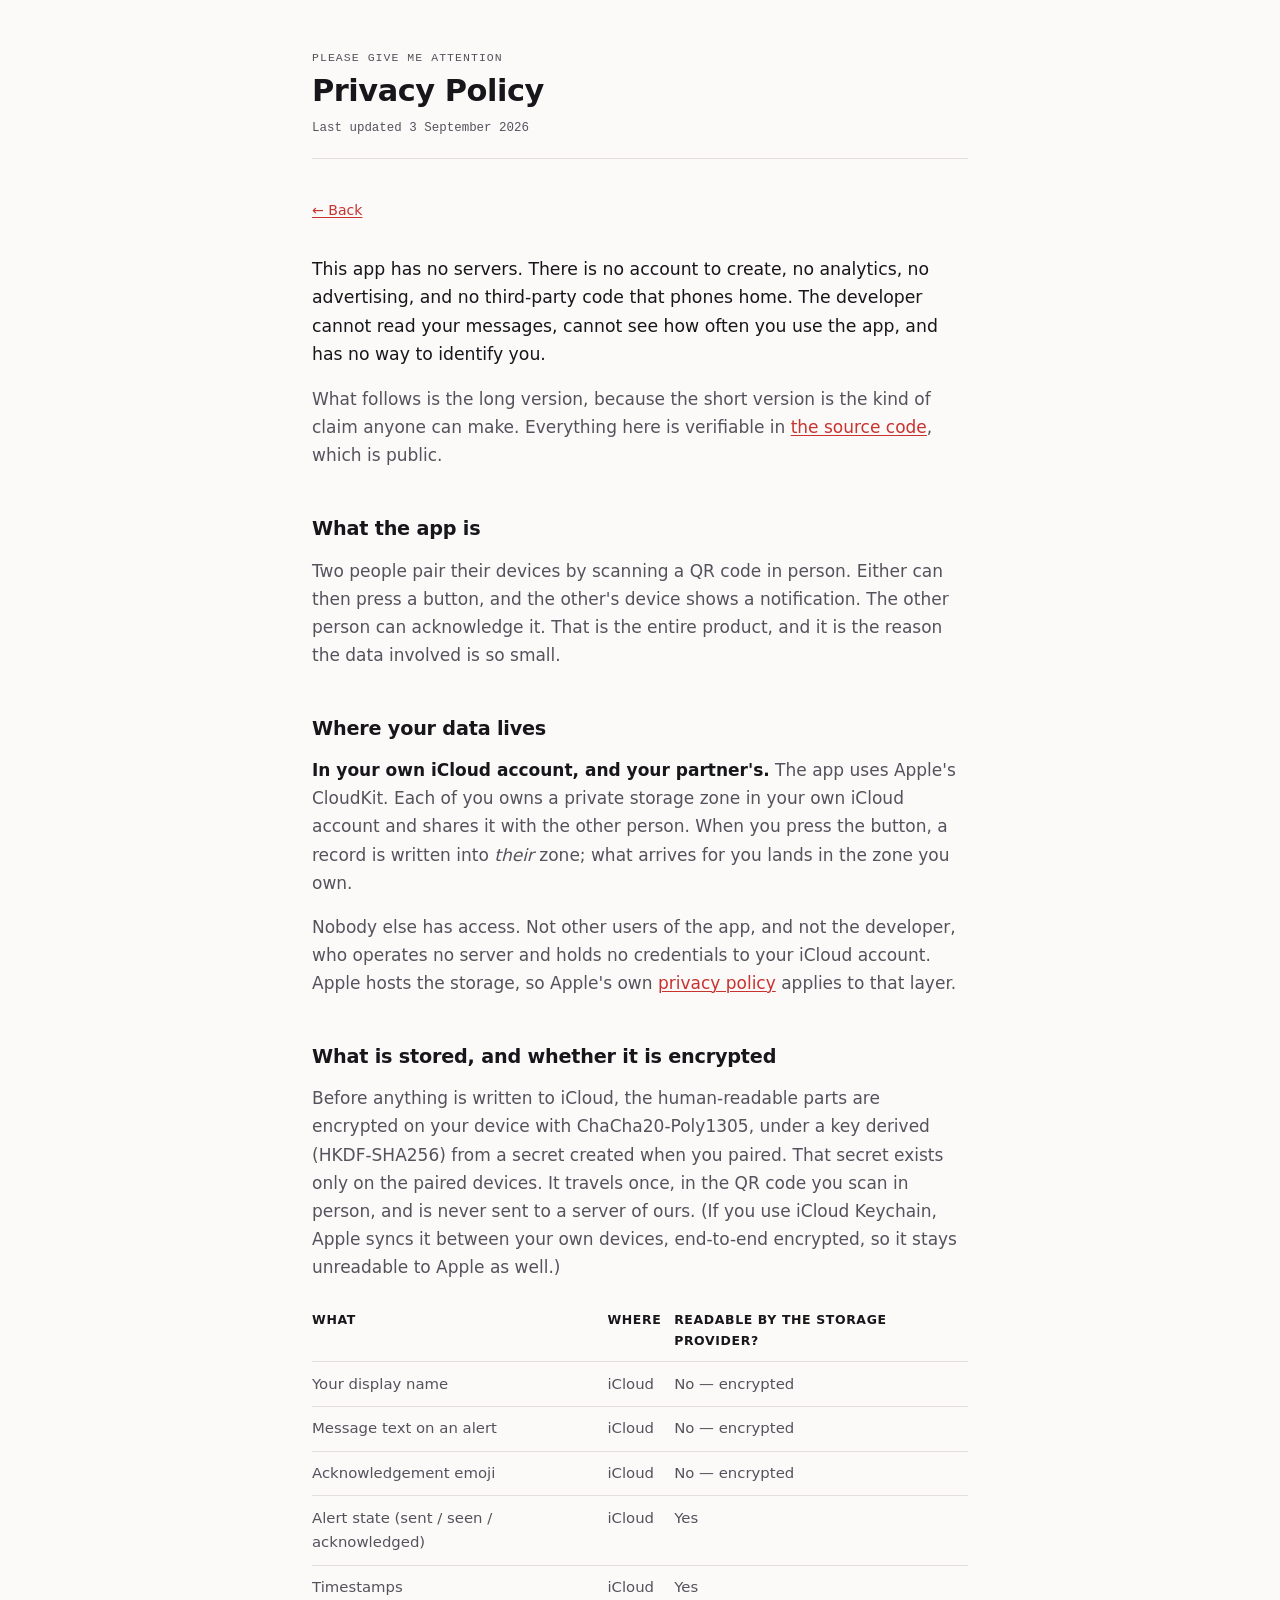
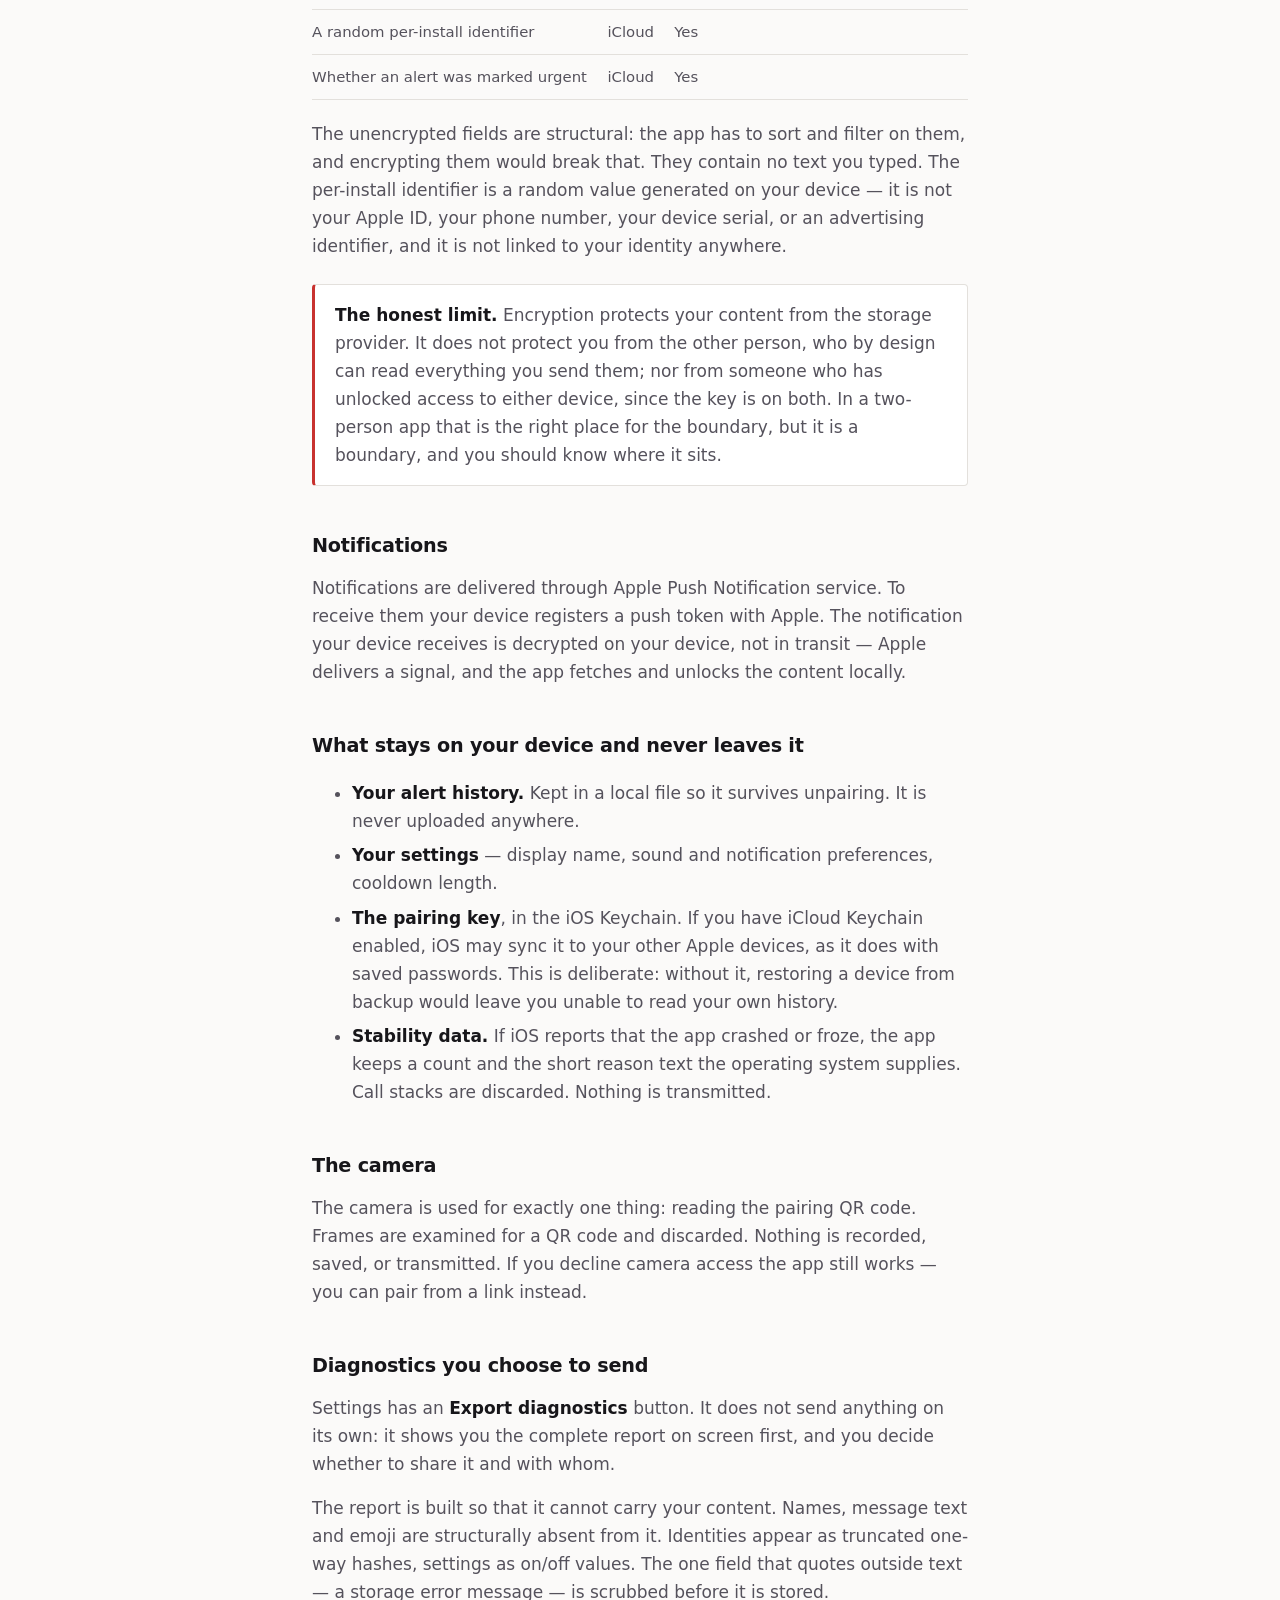
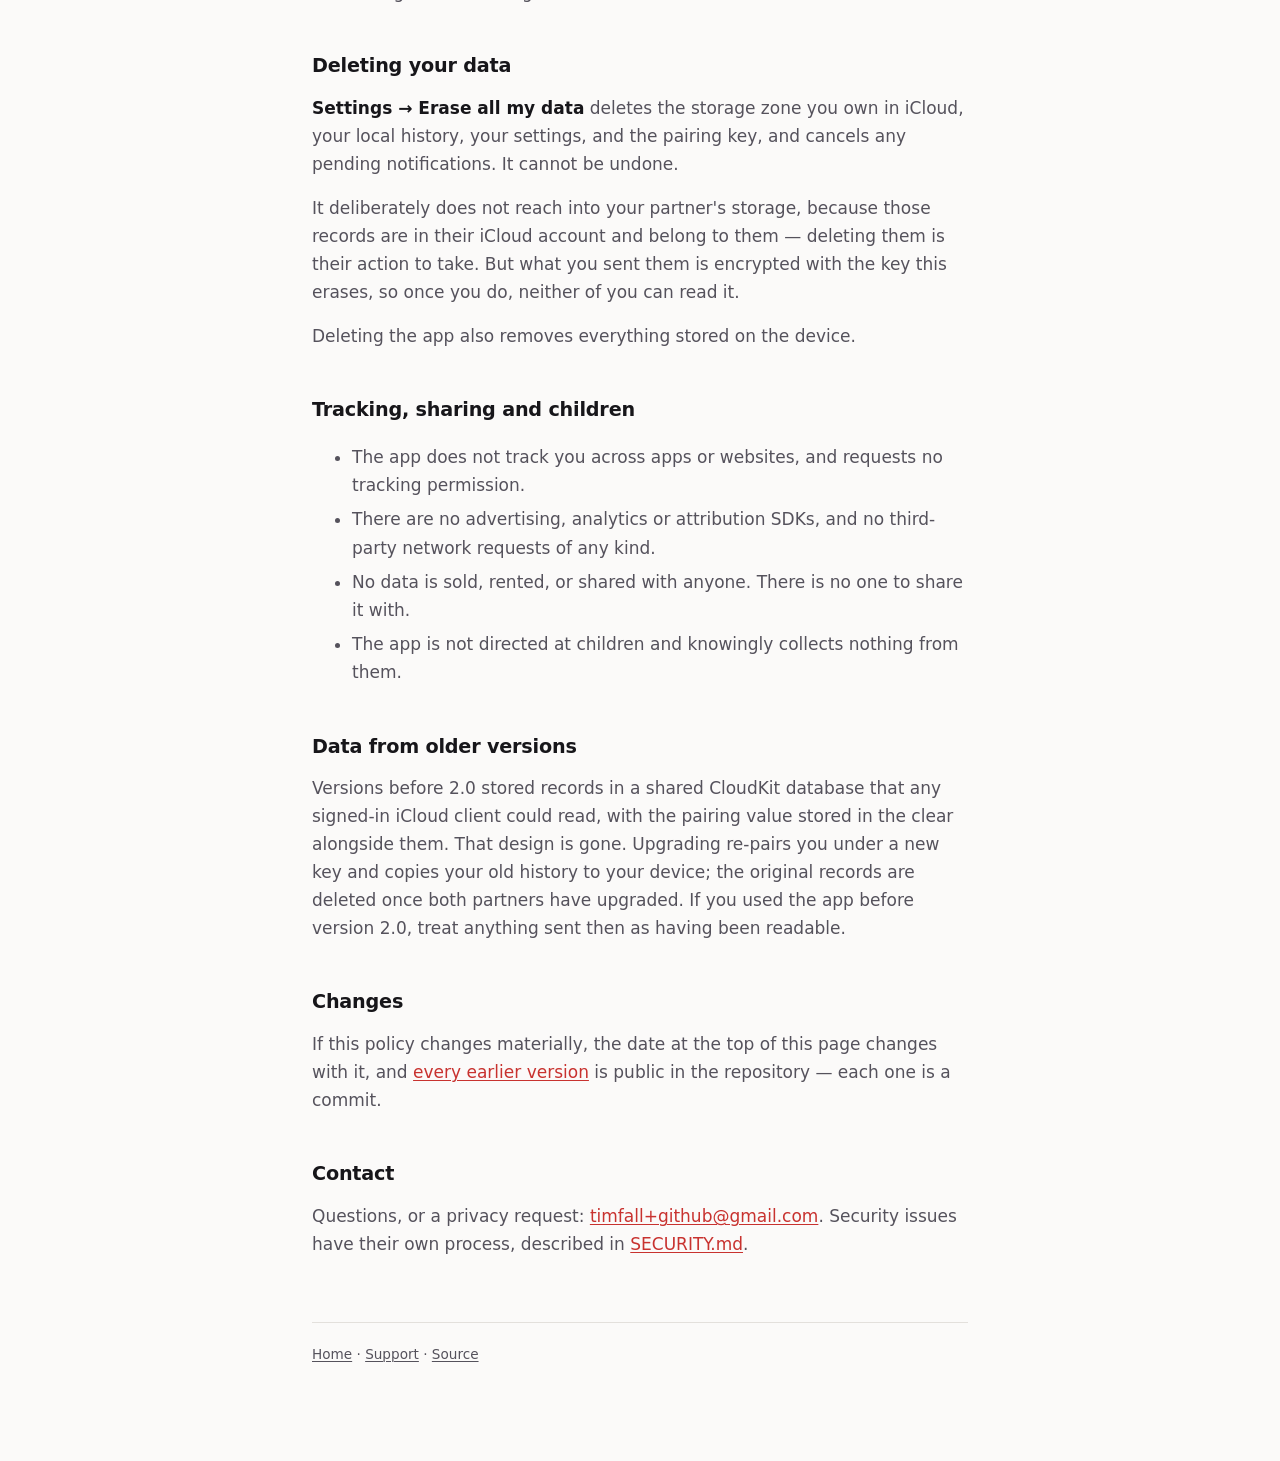
==== commit 98bcd514: "Restore what was withheld while the repo was private 39b1287 took every link into the repository off" ====
--- a/site/privacy.html
+++ b/site/privacy.html
@@ -21,15 +21,10 @@
 advertising, and no third-party code that phones home. The developer cannot read your
 messages, cannot see how often you use the app, and has no way to identify you.</p>
 
-<!-- REPO IS PRIVATE. When it is made public, restore the "verifiable in the source
-     code" sentence here, the SECURITY.md link under Contact, the repository line under
-     Changes, and the Source links in the footer. Nothing on this page may link into the
-     repository until then: a privacy policy whose citations 404 is worse than one that
-     makes no citation. Going public also enables private vulnerability reporting, which
-     SECURITY.md should then use instead of an email address.
-     Full go-public list: CLAUDE.md, "Going public". -->
 <p>What follows is the long version, because the short version is the kind of claim
-anyone can make.</p>
+anyone can make. Everything here is verifiable in
+<a href="https://github.com/timfallmk/i-need-attention">the source code</a>, which is
+public.</p>
 
 <h2>What the app is</h2>
 
@@ -161,17 +156,19 @@
 
 <h2>Changes</h2>
 
-<p>If this policy changes materially, the date at the top of this page changes with it.
-Every revision is kept, so if you need to know what an earlier version said, ask.</p>
+<p>If this policy changes materially, the date at the top of this page changes with it,
+and <a href="https://github.com/timfallmk/i-need-attention/commits/main/site/privacy.html">every earlier version</a> is public in
+the repository — each one is a commit.</p>
 
 <h2>Contact</h2>
 
 <p>Questions, or a privacy request: <a href="mailto:timfall+github@gmail.com">timfall+github@gmail.com</a>.
-For a suspected security problem, please use that address rather than posting publicly,
-and say so in the subject line.</p>
+Security issues have their own process, described in
+<a href="https://github.com/timfallmk/i-need-attention/blob/main/SECURITY.md">SECURITY.md</a>.</p>
 
 <footer>
-<p><a href="./">Home</a> &middot; <a href="support.html">Support</a></p>
+<p><a href="./">Home</a> &middot; <a href="support.html">Support</a> &middot;
+<a href="https://github.com/timfallmk/i-need-attention">Source</a></p>
 </footer>
 
 </div>
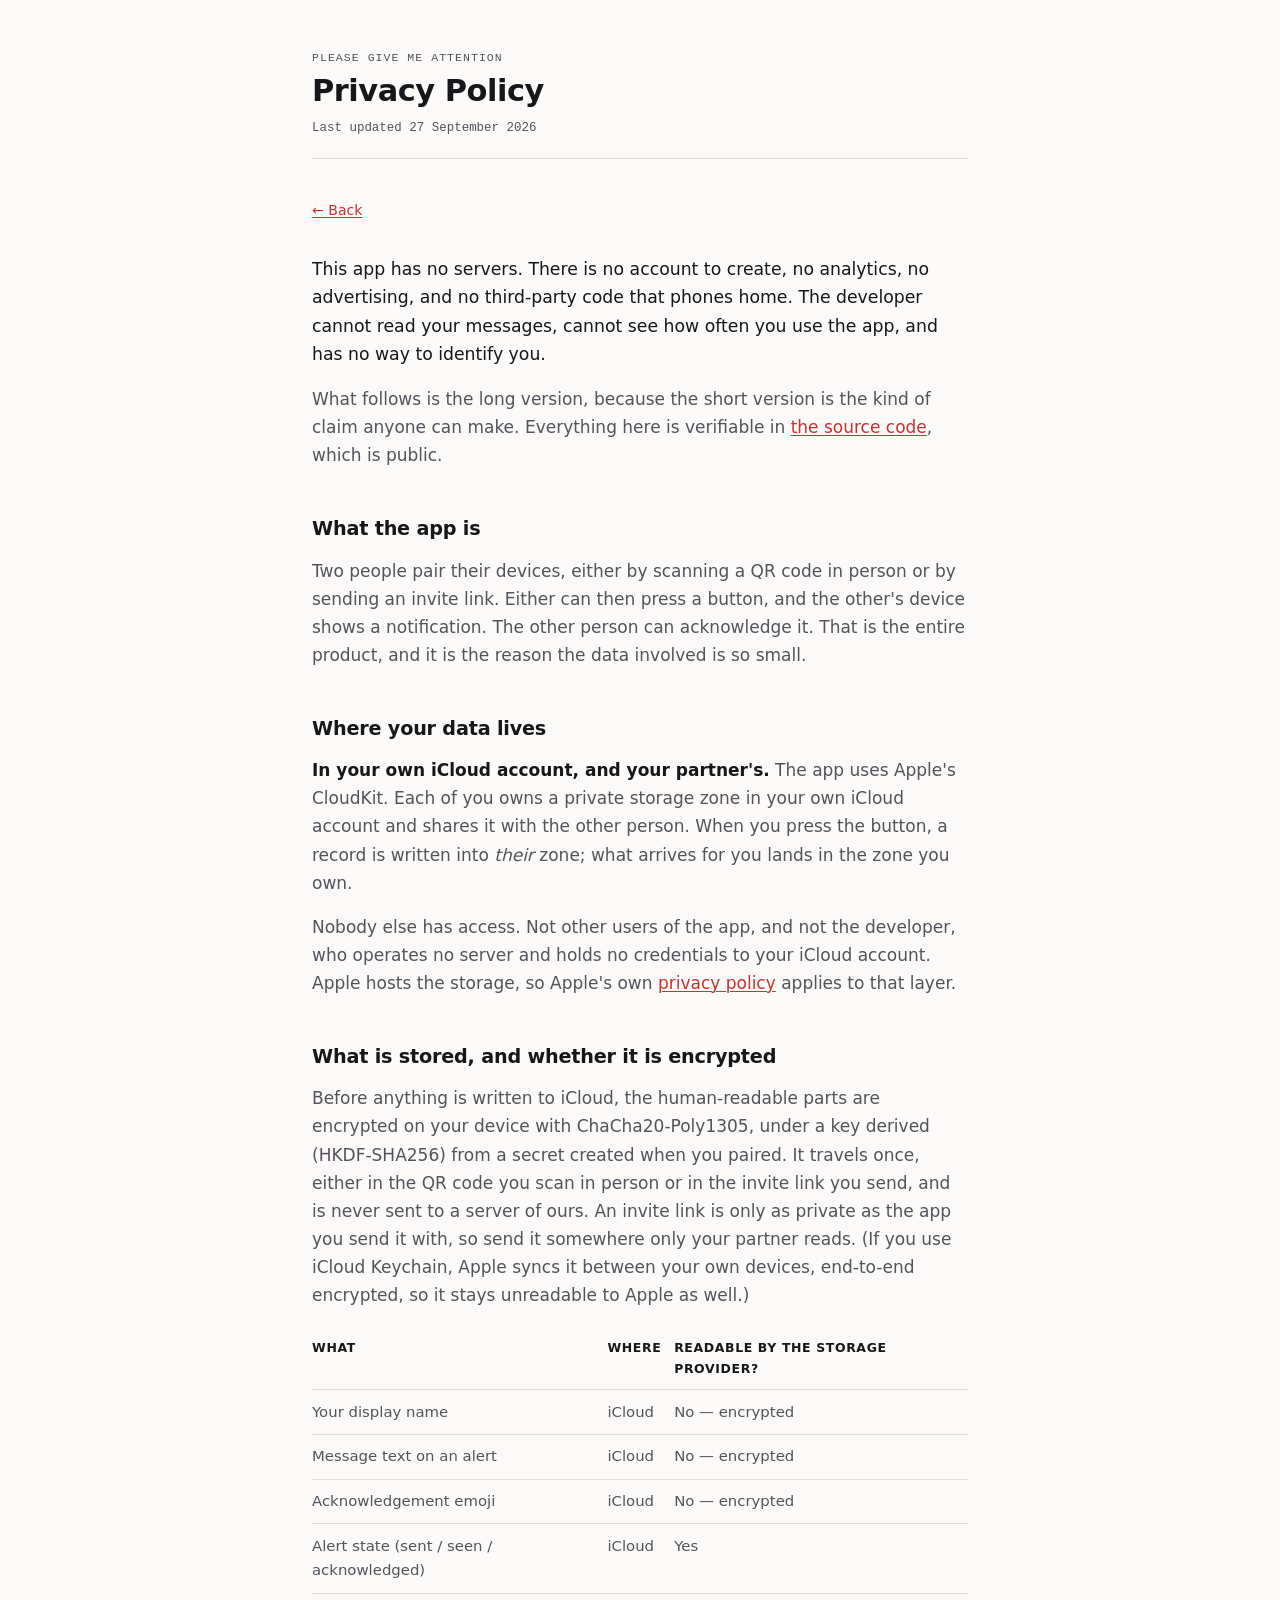
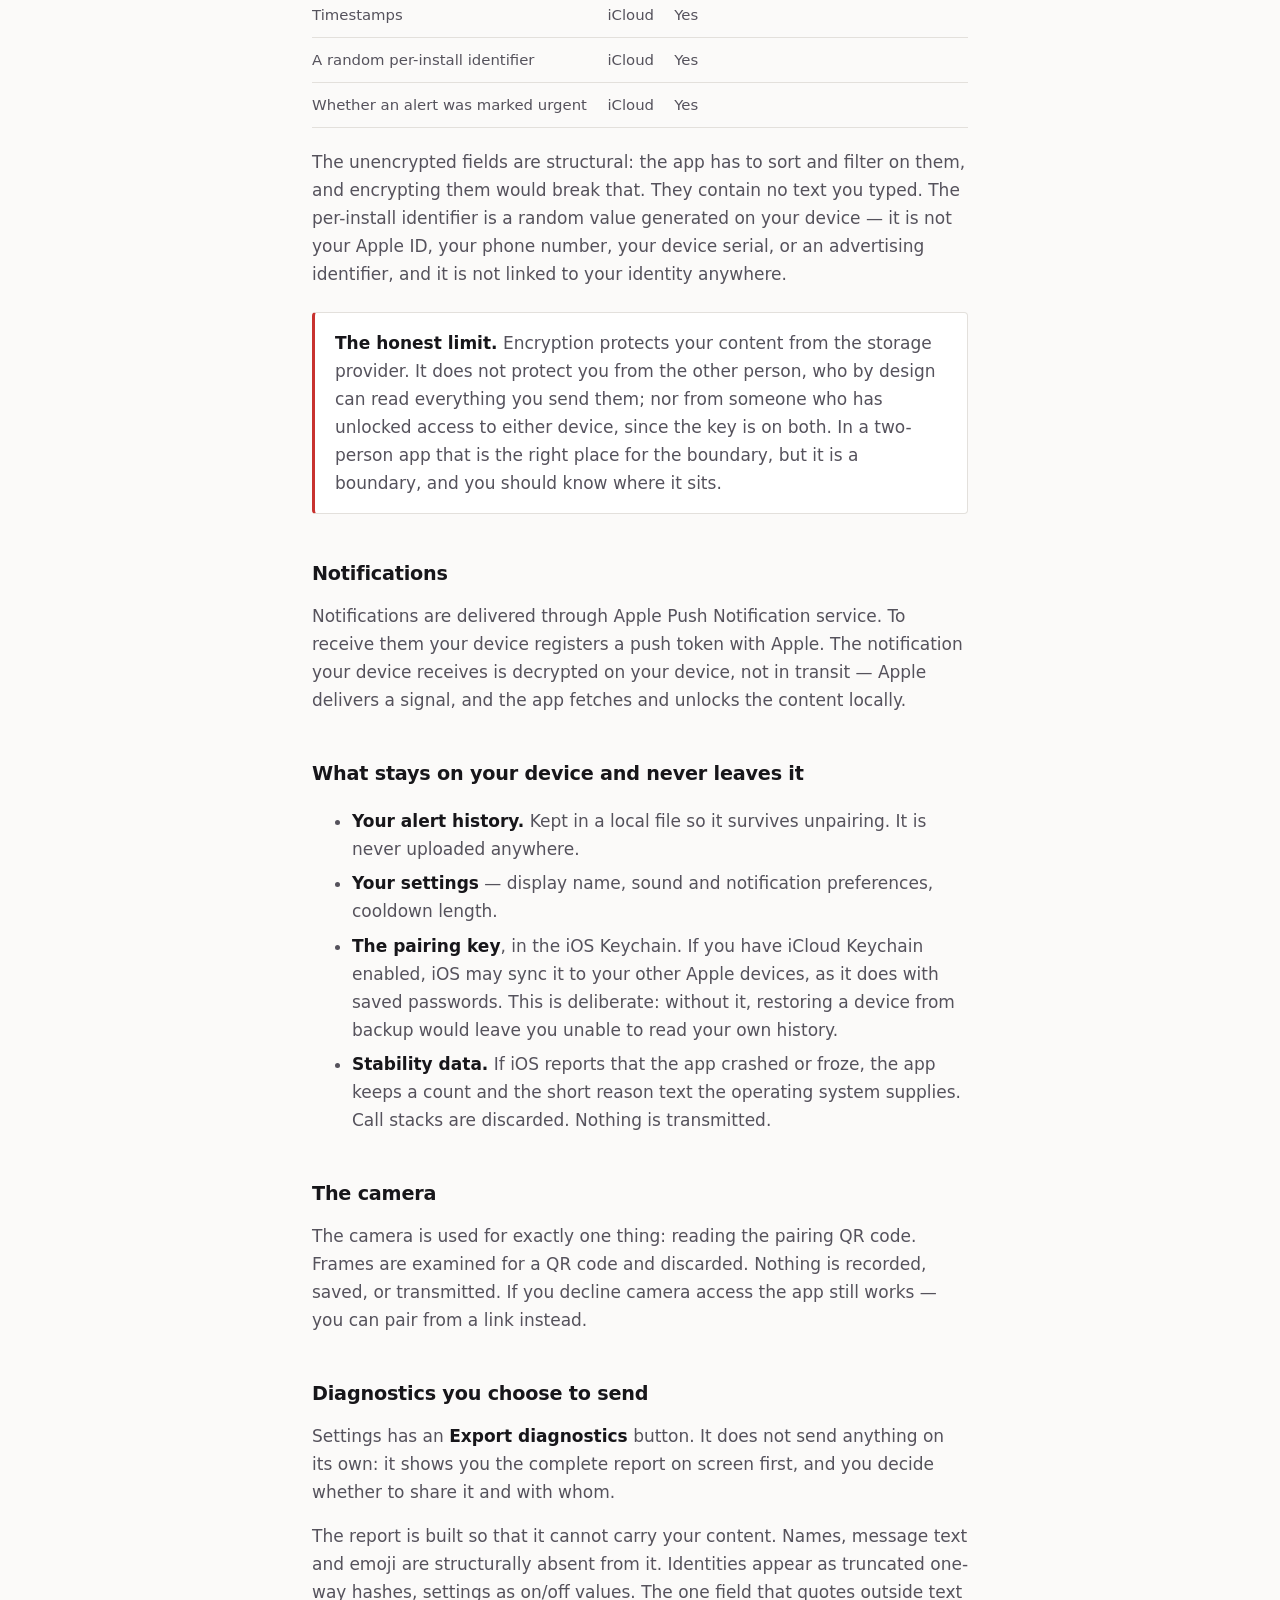
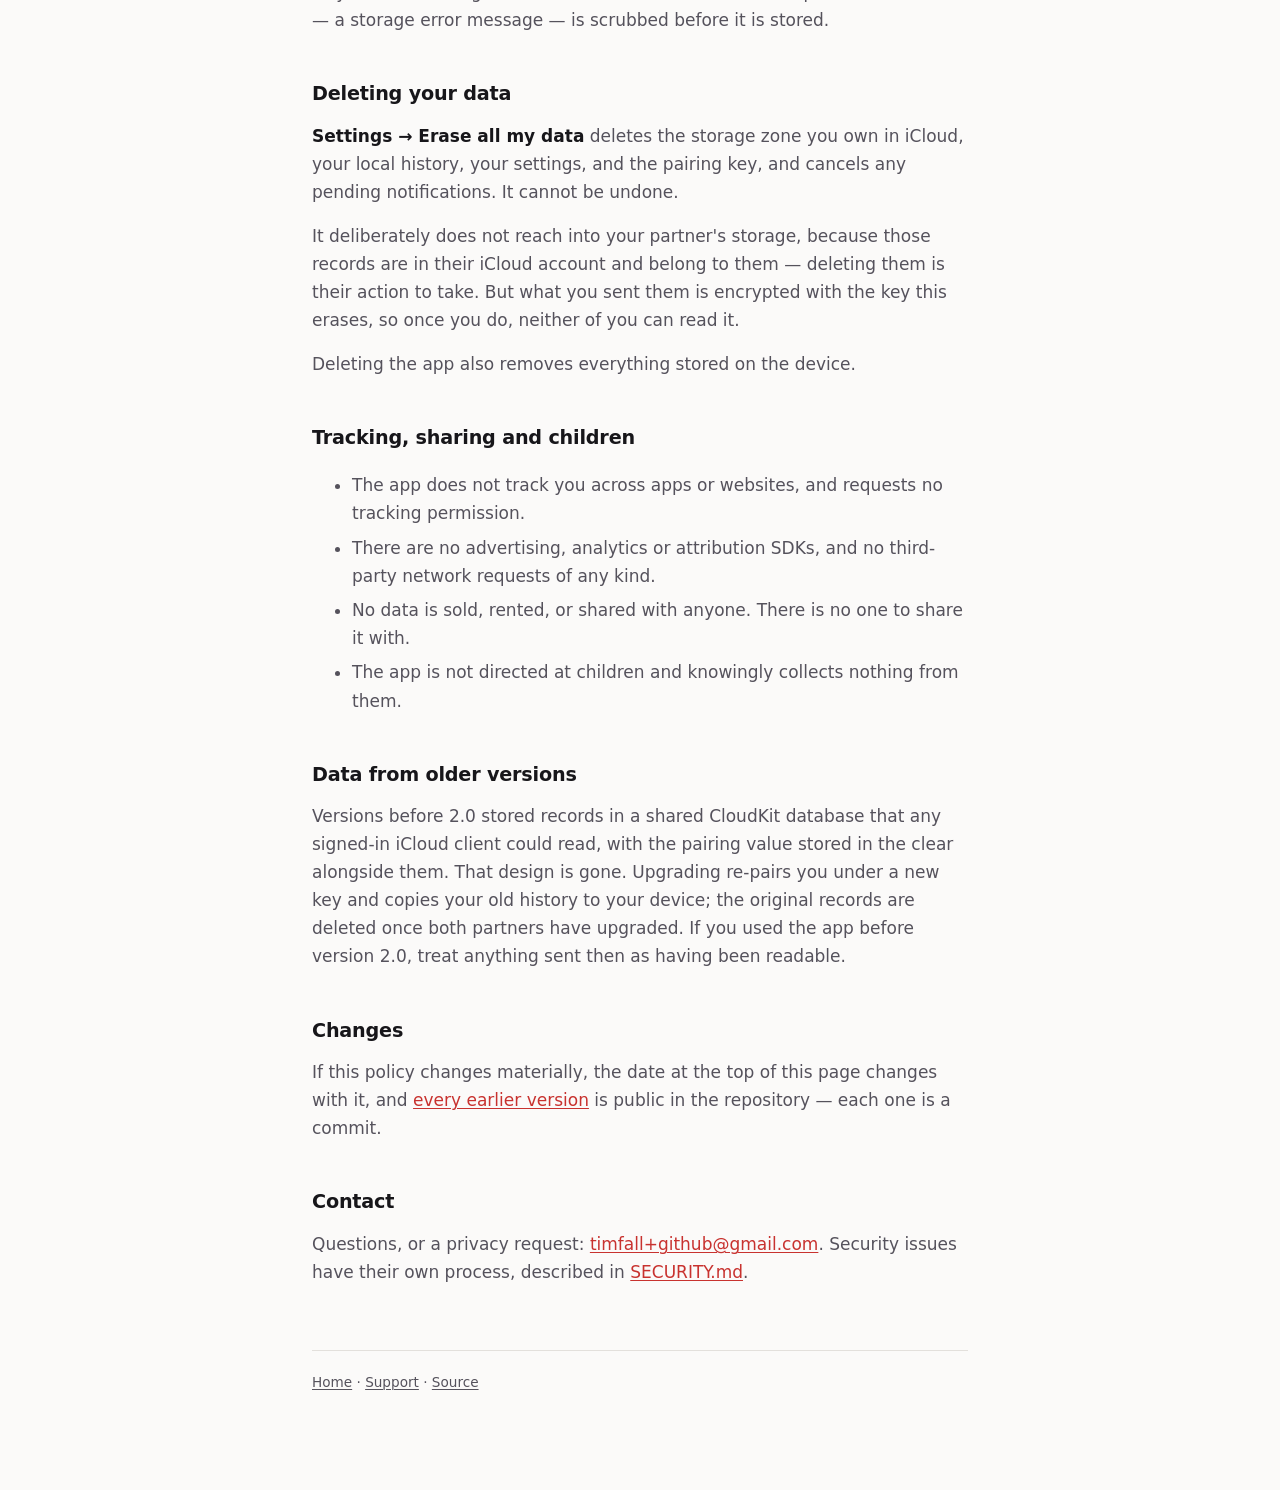
==== commit 4693a472: "Say that pairing also travels by invite link Two corrections from review, both to text this PR eithe" ====
--- a/site/privacy.html
+++ b/site/privacy.html
@@ -12,7 +12,7 @@
 <header class="masthead">
   <p class="eyebrow">Please Give Me Attention</p>
   <h1>Privacy Policy</h1>
-  <p class="updated">Last updated 3 September 2026</p>
+  <p class="updated">Last updated 27 September 2026</p>
 </header>
 
 <nav class="crumbs"><a href="./">&larr; Back</a></nav>
@@ -28,7 +28,8 @@
 
 <h2>What the app is</h2>
 
-<p>Two people pair their devices by scanning a QR code in person. Either can then press a
+<p>Two people pair their devices, either by scanning a QR code in person or by sending an
+invite link. Either can then press a
 button, and the other's device shows a notification. The other person can acknowledge it.
 That is the entire product, and it is the reason the data involved is so small.</p>
 
@@ -48,8 +49,9 @@
 
 <p>Before anything is written to iCloud, the human-readable parts are encrypted on your
 device with ChaCha20-Poly1305, under a key derived (HKDF-SHA256) from a secret created
-when you paired. That secret exists only on the paired devices. It travels once, in
-the QR code you scan in person, and is never sent to a server of ours. (If you use
+when you paired. It travels once, either in the QR code you scan in person or in the
+invite link you send, and is never sent to a server of ours. An invite link is only as
+private as the app you send it with, so send it somewhere only your partner reads. (If you use
 iCloud Keychain, Apple syncs it between your own devices, end-to-end encrypted, so
 it stays unreadable to Apple as well.)</p>
 
